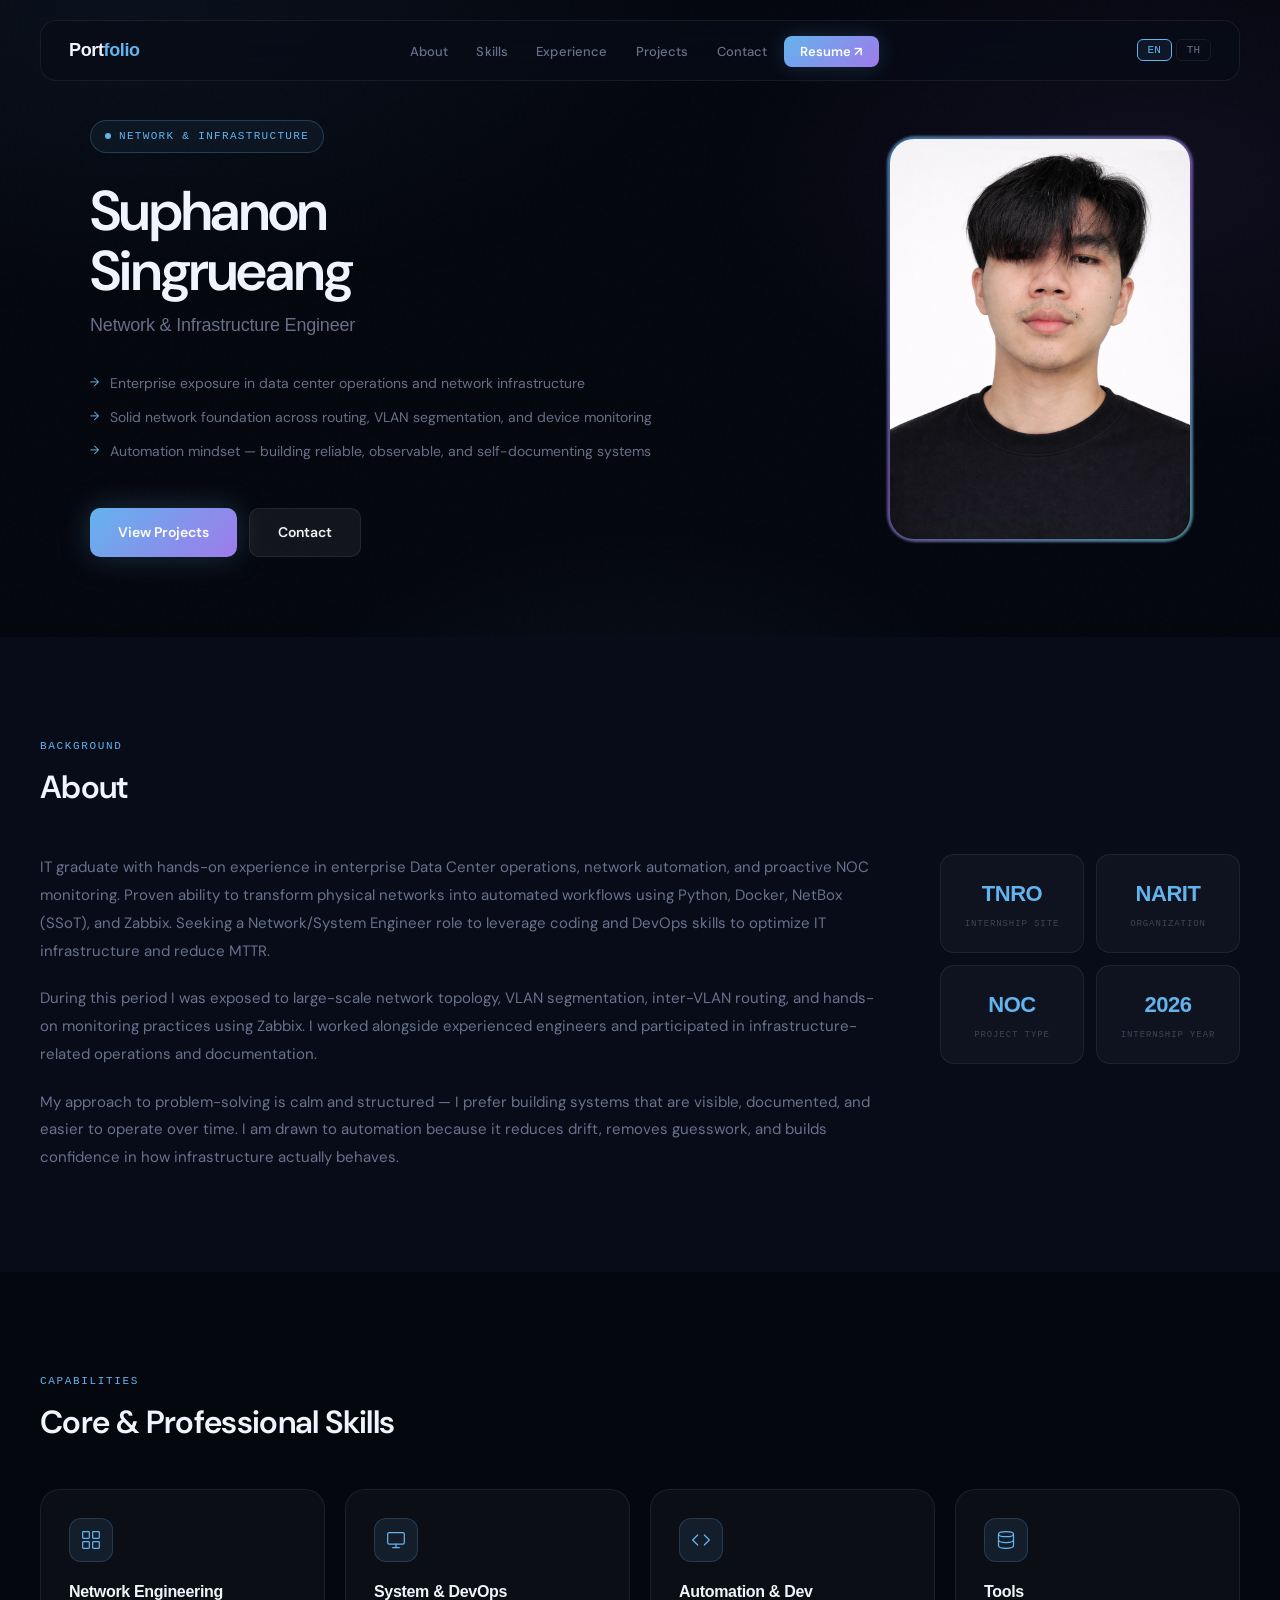
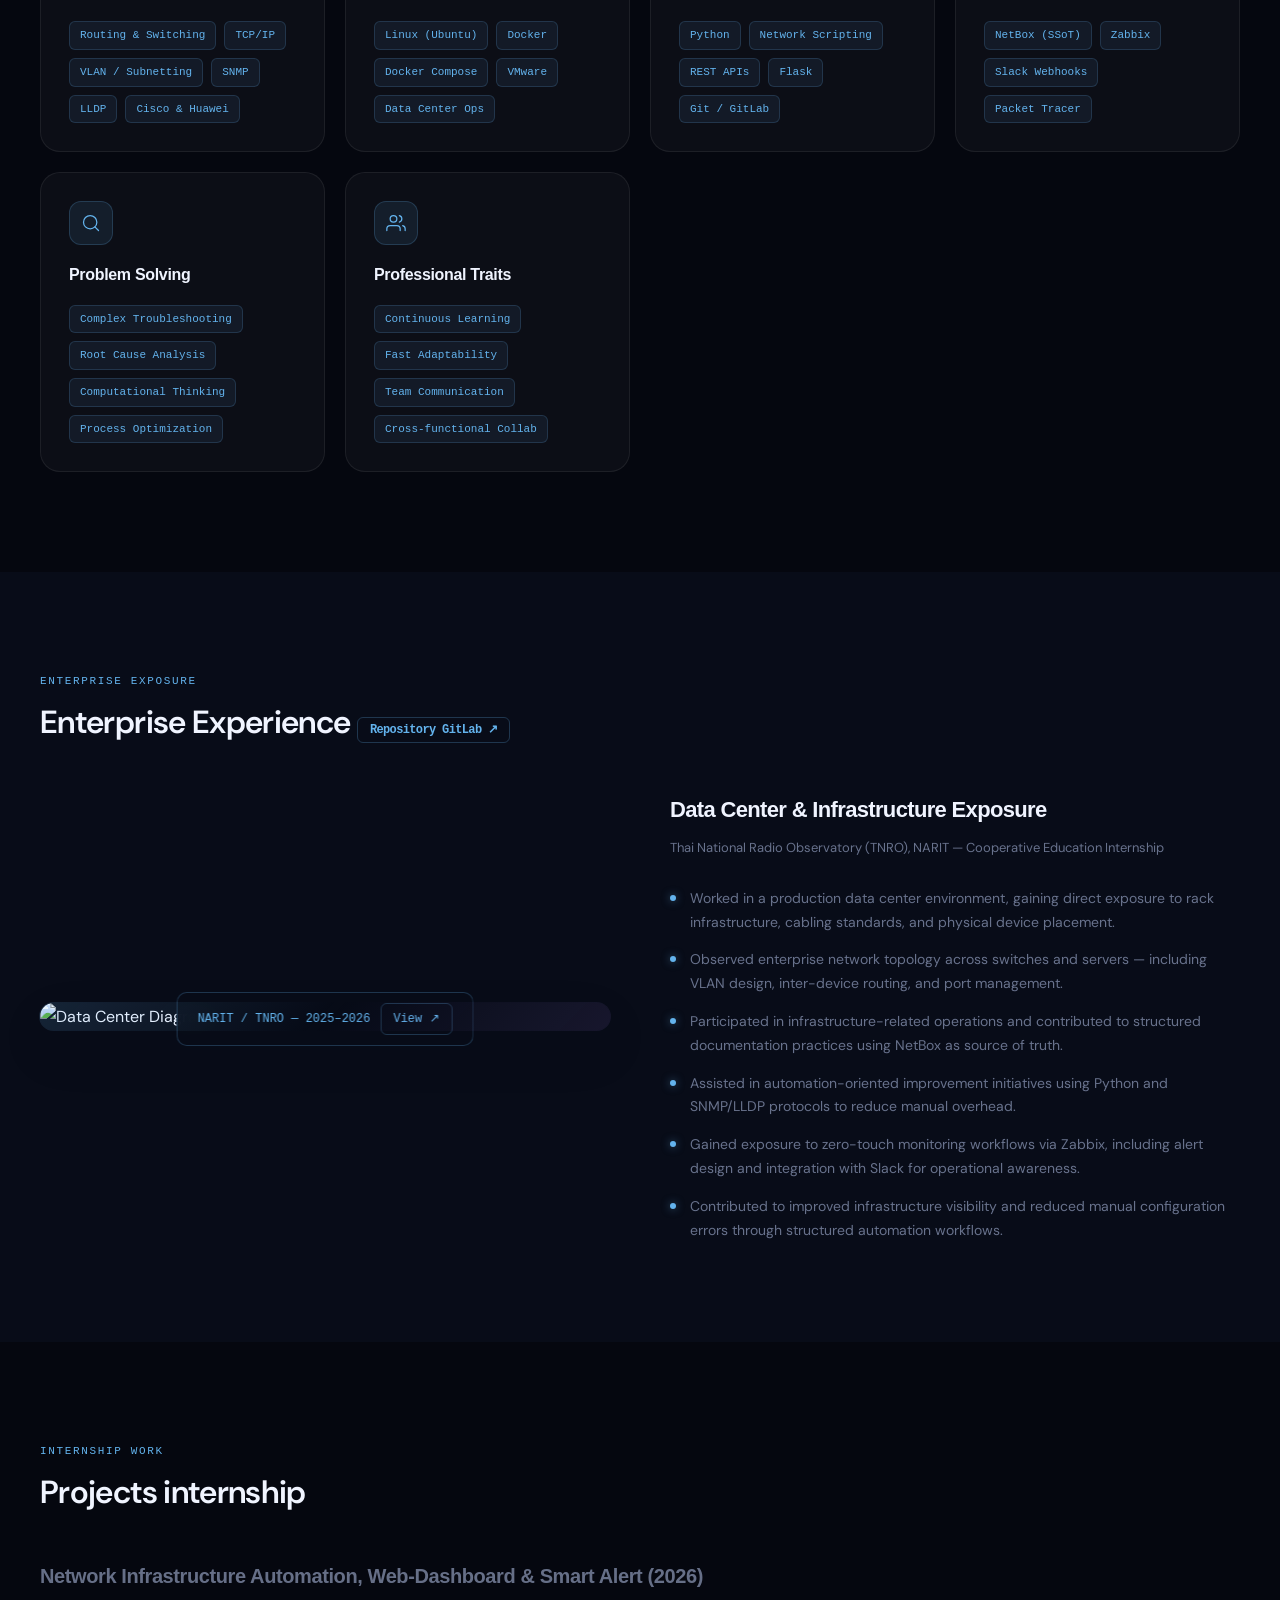
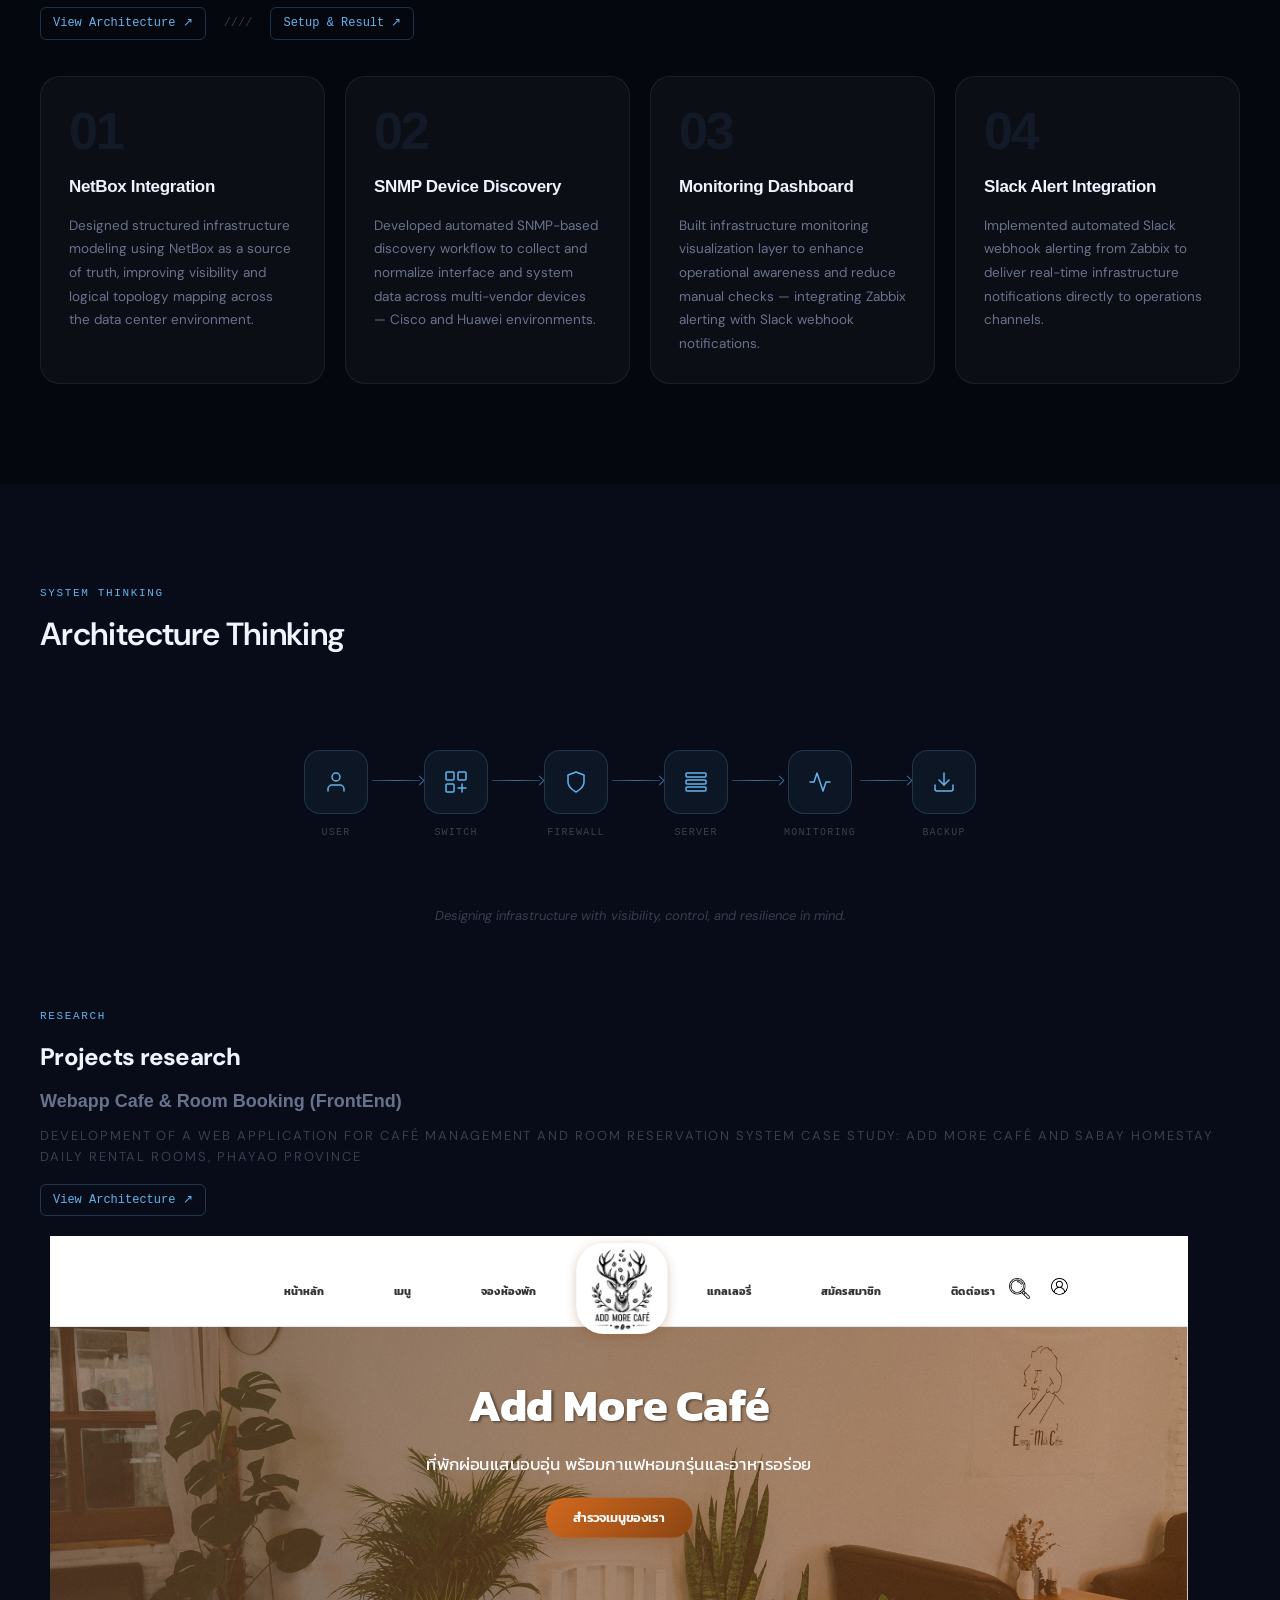
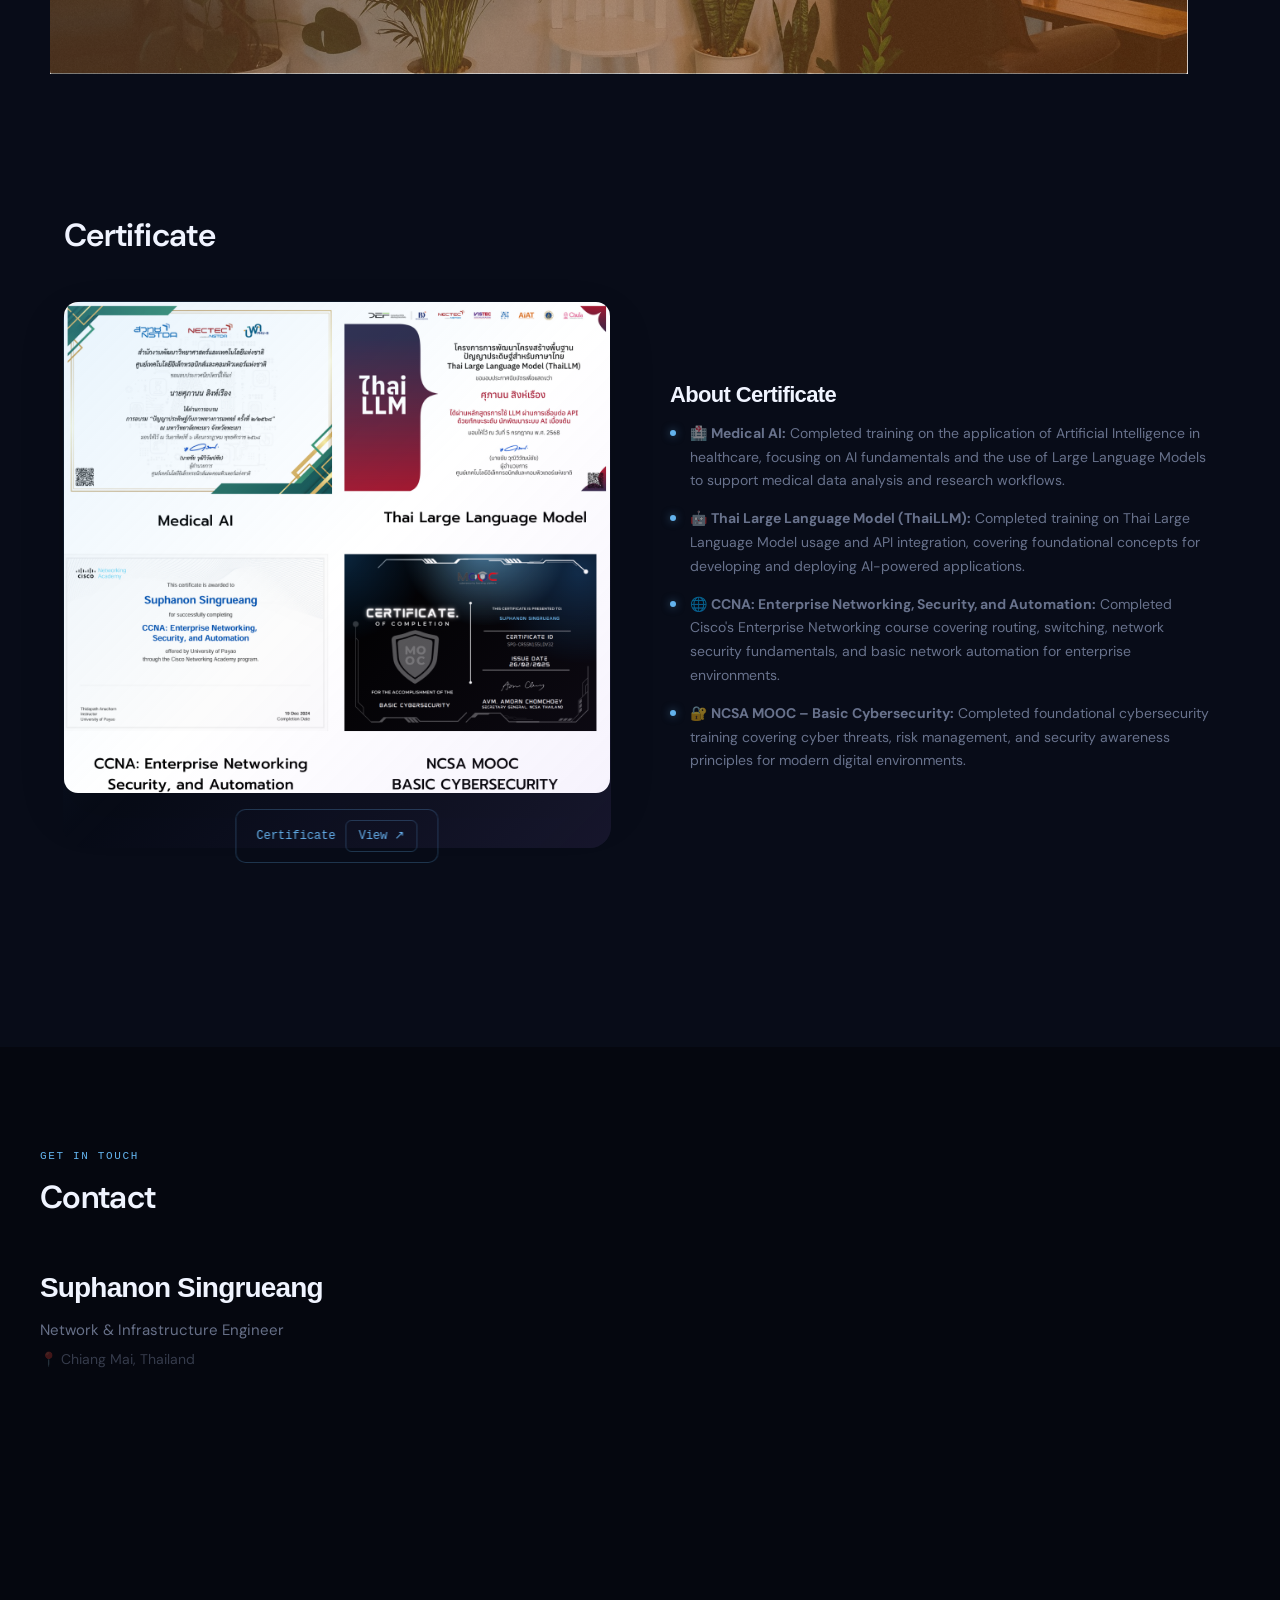
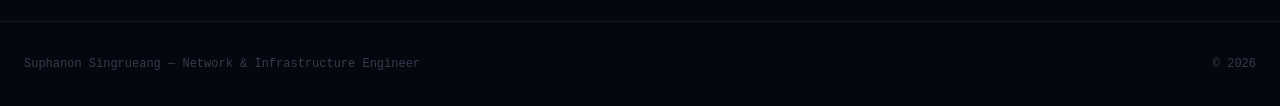
==== index.html @ f4019bad "First commit resume" ====
<!DOCTYPE html>
<html lang="en">
<head>
  <meta charset="UTF-8" />
  <meta name="viewport" content="width=device-width, initial-scale=1.0" />
  <title>Suphanon Singrueang — Network & Infrastructure Engineer</title>
  <link rel="preconnect" href="https://fonts.googleapis.com" />
  <link rel="preconnect" href="https://fonts.gstatic.com" crossorigin />
  <link href='https://fonts.googleapis.com/css2?family=DM+Sans:ital,opsz,wght@0,9..40,300;0,9..40,400;0,9..40,500;0,9..40,600;1,9..40,300&family=DM+Mono:wght@400;500&display=swap' rel="stylesheet" />
  <style>
    *, *::before, *::after { box-sizing: border-box; margin: 0; padding: 0; }

    :root {
      --bg: #05070f;
      --bg2: #080c18;
      --surface: rgba(255,255,255,0.03);
      --surface2: rgba(255,255,255,0.06);
      --border: rgba(255,255,255,0.07);
      --border-glow: rgba(99,179,237,0.25);
      --text: #f0f4ff;
      --text-muted: rgba(200,215,255,0.5);
      --text-dim: rgba(200,215,255,0.25);
      --accent: #63b3ed;
      --accent2: #9f7aea;
      --accent3: #76e4f7;
      --glow: rgba(99,179,237,0.15);
      --glow2: rgba(159,122,234,0.12);
      --font-display: 'Syne', sans-serif;
      --font-body: 'DM Sans', sans-serif;
      --font-mono: 'JetBrains Mono', monospace;
    }

    html { scroll-behavior: smooth; }

    body {
      background: var(--bg);
      color: var(--text);
      font-family: var(--font-body);
      font-size: 16px;
      line-height: 1.7;
      overflow-x: hidden;
    }

    /* BACKGROUND MESH */
    body::before {
      content: '';
      position: fixed;
      inset: 0;
      background:
        radial-gradient(ellipse 80% 60% at 10% 0%, rgba(99,179,237,0.06) 0%, transparent 60%),
        radial-gradient(ellipse 60% 50% at 90% 20%, rgba(159,122,234,0.07) 0%, transparent 60%),
        radial-gradient(ellipse 50% 40% at 50% 80%, rgba(118,228,247,0.04) 0%, transparent 60%);
      pointer-events: none;
      z-index: 0;
    }

    /* NOISE TEXTURE */
    body::after {
      content: '';
      position: fixed;
      inset: 0;
      background-image: url("data:image/svg+xml,%3Csvg viewBox='0 0 256 256' xmlns='http://www.w3.org/2000/svg'%3E%3Cfilter id='noise'%3E%3CfeTurbulence type='fractalNoise' baseFrequency='0.9' numOctaves='4' stitchTiles='stitch'/%3E%3C/filter%3E%3Crect width='100%25' height='100%25' filter='url(%23noise)' opacity='0.03'/%3E%3C/svg%3E");
      pointer-events: none;
      z-index: 0;
      opacity: 0.4;
    }

    section, nav, footer { position: relative; z-index: 1; }

    /* SCROLLBAR */
    ::-webkit-scrollbar { width: 4px; }
    ::-webkit-scrollbar-track { background: var(--bg); }
    ::-webkit-scrollbar-thumb { background: rgba(99,179,237,0.3); border-radius: 2px; }

    /* ── NAV ── */
    nav {
      position: fixed;
      top: 20px;
      left: 50%;
      transform: translateX(-50%);
      width: calc(100% - 48px);
      max-width: 1200px;
      margin:auto;
      display: flex;
      align-items: center;
      justify-content: space-between;
      padding: 14px 28px;
      background: rgba(8, 12, 24, 0.7);
      backdrop-filter: blur(20px);
      -webkit-backdrop-filter: blur(20px);
      border: 1px solid var(--border);
      border-radius: 16px;
      z-index: 1000;
      transition: all 0.3s ease;
    }

    nav.scrolled {
      background: rgba(5, 7, 15, 0.9);
      border-color: rgba(99,179,237,0.15);
      box-shadow: 0 8px 32px rgba(0,0,0,0.4), 0 0 0 1px rgba(99,179,237,0.05);
    }

    .nav-logo {
      font-family: var(--font-display);
      font-size: 18px;
      font-weight: 700;
      color: var(--text);
      text-decoration: none;
      letter-spacing: -0.02em;
    }

    .nav-logo span { color: var(--accent); }

    .nav-links {
      display: flex;
      align-items: center;
      gap: 4px;
      list-style: none;
    }

    .nav-links a {
      font-family: var(--font-body);
      font-size: 13px;
      font-weight: 500;
      color: var(--text-muted);
      text-decoration: none;
      padding: 6px 12px;
      border-radius: 8px;
      transition: all 0.2s ease;
      letter-spacing: 0.01em;
    }

    .nav-links a:hover { color: var(--text); background: var(--surface2); }

    .btn-download {
      background: linear-gradient(135deg, var(--accent), var(--accent2)) !important;
      color: #fff !important;
      padding: 7px 16px !important;
      border-radius: 8px !important;
      font-weight: 600 !important;
      box-shadow: 0 0 20px rgba(99,179,237,0.2);
    }

    .btn-download:hover {
      box-shadow: 0 0 30px rgba(99,179,237,0.4) !important;
      transform: translateY(-1px);
    }

    .lang-toggle { display: flex; gap: 4px; }

    .lang-btn {
      font-family: var(--font-mono);
      font-size: 11px;
      font-weight: 500;
      background: none;
      border: 1px solid var(--border);
      color: var(--text-muted);
      padding: 4px 10px;
      border-radius: 6px;
      cursor: pointer;
      transition: all 0.2s;
    }

    .lang-btn.active, .lang-btn:hover {
      border-color: var(--accent);
      color: var(--accent);
      background: rgba(99,179,237,0.08);
    }

    /* ── HERO ── */
    #hero {
      min-height: 10vh;
      min-width: auto;
      display: flex;
      align-items: center;
      padding: 120px 24px 80px;
    }

    .hero-inner {
      max-width: 1100px;
      margin: 0 auto;
      display: grid;
      grid-template-columns: 1fr auto;
      gap: 80px;
      align-items: center;
      width: 100%;
    }

    .hero-tag {
      display: inline-flex;
      align-items: center;
      gap: 8px;
      font-family: var(--font-mono);
      font-size: 11px;
      font-weight: 500;
      color: var(--accent);
      letter-spacing: 0.12em;
      text-transform: uppercase;
      padding: 6px 14px;
      border: 1px solid rgba(99,179,237,0.25);
      border-radius: 100px;
      background: rgba(99,179,237,0.06);
      margin-bottom: 28px;
      width: fit-content;
    }

    .hero-tag::before {
      content: '';
      width: 6px; height: 6px;
      background: var(--accent);
      border-radius: 50%;
      animation: pulse-dot 2s ease-in-out infinite;
    }

    @keyframes pulse-dot {
      0%, 100% { opacity: 1; transform: scale(1); }
      50% { opacity: 0.5; transform: scale(0.8); }
    }

    .hero-name {
    font-size: clamp(38px, 5vw, 56px);
    font-weight: 600;
    letter-spacing: -0.03em;
    line-height: 1.08;
    color: var(--text);
    margin-bottom: 8px;
    }

    .hero-title {
      font-family: var(--font-display);
      font-size: 18px;
      font-weight: 500;
      color: var(--text-muted);
      margin-bottom: 32px;
      letter-spacing: -0.01em;
    }

    .hero-taglines {
      list-style: none;
      display: flex;
      flex-direction: column;
      gap: 10px;
      margin-bottom: 44px;
    }

    .hero-taglines li {
      font-size: 14px;
      color: var(--text-muted);
      padding-left: 20px;
      position: relative;
    }

    .hero-taglines li::before {
      content: '→';
      position: absolute;
      left: 0;
      color: var(--accent);
      font-size: 12px;
    }

    .hero-actions { display: flex; gap: 12px; flex-wrap: wrap; }

    .btn {
      font-family: var(--font-body);
      font-size: 14px;
      font-weight: 600;
      padding: 12px 28px;
      border-radius: 10px;
      text-decoration: none;
      transition: all 0.25s ease;
      display: inline-flex;
      align-items: center;
      gap: 8px;
    }

    .btn-primary {
      background: linear-gradient(135deg, var(--accent) 0%, var(--accent2) 100%);
      color: #fff;
      box-shadow: 0 0 30px rgba(99,179,237,0.25), 0 4px 15px rgba(0,0,0,0.3);
    }

    .btn-primary:hover {
      transform: translateY(-2px);
      box-shadow: 0 0 50px rgba(99,179,237,0.4), 0 8px 25px rgba(0,0,0,0.4);
    }

    .btn-secondary {
      background: var(--surface2);
      color: var(--text);
      border: 1px solid var(--border);
    }

    .btn-secondary:hover {
      background: rgba(255,255,255,0.08);
      border-color: rgba(99,179,237,0.3);
      transform: translateY(-2px);
    }

    .hero-photo-wrap {
      position: relative;
      flex-shrink: 0;
    }

    .hero-photo-wrap::before {
      content: '';
      position: absolute;
      inset: -3px;
      background: linear-gradient(135deg, var(--accent), var(--accent2), var(--accent3));
      border-radius: 28px;
      opacity: 0.6;
      filter: blur(1px);
      z-index: 0;
    }

    .hero-photo-wrap::after {
      content: '';
      position: absolute;
      inset: -20px;
      background: radial-gradient(ellipse, rgba(99,179,237,0.15) 0%, transparent 70%);
      z-index: -1;
    }

    .hero-photo {
      width: 300px;
      height: 400px;
      object-fit: cover;
      border-radius: 24px;
      position: relative;
      z-index: 1;
      display: block;
    }

    /* ── CONTAINER ── */
    .container {
      max-width: 1200px;
      margin: 0 auto;
      padding: 0 24px;
    }

    /* ── SECTIONS ── */
    section {
      padding: 100px 24px;
    }

    section .container {
      padding: 0;
    }

    .section-label {
      font-family: var(--font-mono);
      font-size: 11px;
      font-weight: 500;
      color: var(--accent);
      letter-spacing: 0.15em;
      text-transform: uppercase;
      margin-bottom: 12px;
    }

.section-title {
    font-size: 32px;
    font-weight: 600;
    color: var(--text);
    line-height: 1.2;
    margin-bottom: 48px;
    letter-spacing: -0.02em;
}

* {
    margin: 0;
    padding: 0;
    box-sizing: border-box;
}

    /* ── DIVIDER ── */
    .section-divider {
      width: 100%;
      height: 1px;
      background: linear-gradient(90deg, transparent, var(--border), transparent);
      margin: 0;
    }

    /* ── ABOUT ── */
    #about { background: var(--bg2); }

    .about-grid {
      display: grid;
      grid-template-columns: 1fr 300px;
      gap: 64px;
      align-items: start;
    }

    .about-text p {
      font-size: 15px;
      color: var(--text-muted);
      line-height: 1.85;
      margin-bottom: 20px;
    }

    .about-text p:last-child { margin-bottom: 0; }

    .about-stats {
      display: grid;
      grid-template-columns: 1fr 1fr;
      gap: 12px;
    }

    .stat-card {
      background: var(--surface);
      border: 1px solid var(--border);
      border-radius: 14px;
      padding: 20px 16px;
      text-align: center;
      transition: all 0.3s ease;
    }

    .stat-card:hover {
      border-color: rgba(99,179,237,0.3);
      background: rgba(99,179,237,0.05);
      transform: translateY(-3px);
      box-shadow: 0 10px 30px rgba(0,0,0,0.2);
    }

    .stat-number {
      font-family: var(--font-display);
      font-size: 22px;
      font-weight: 800;
      color: var(--accent);
      letter-spacing: -0.02em;
      margin-bottom: 4px;
    }

    .stat-label {
      font-family: var(--font-mono);
      font-size: 9px;
      font-weight: 500;
      color: var(--text-dim);
      letter-spacing: 0.1em;
      text-transform: uppercase;
    }

    /* ── SKILLS ── */
    #skills { background: var(--bg); }

    .skills-grid {
      display: grid;
      grid-template-columns: repeat(auto-fit, minmax(240px, 1fr));
      gap: 20px;
    }

    .skill-card {
      background: var(--surface);
      border: 1px solid var(--border);
      border-radius: 20px;
      padding: 28px;
      transition: all 0.35s ease;
      position: relative;
      overflow: hidden;
    }

    .skill-card::before {
      content: '';
      position: absolute;
      top: 0; left: 0; right: 0;
      height: 1px;
      background: linear-gradient(90deg, transparent, var(--accent), transparent);
      opacity: 0;
      transition: opacity 0.3s ease;
    }

    .skill-card:hover {
      border-color: rgba(99,179,237,0.25);
      background: rgba(99,179,237,0.04);
      transform: translateY(-5px);
      box-shadow: 0 20px 50px rgba(0,0,0,0.3), 0 0 0 1px rgba(99,179,237,0.1);
    }

    .skill-card:hover::before { opacity: 1; }

    .skill-card-icon {
      width: 44px; height: 44px;
      background: rgba(99,179,237,0.1);
      border: 1px solid rgba(99,179,237,0.2);
      border-radius: 12px;
      display: flex;
      align-items: center;
      justify-content: center;
      margin-bottom: 16px;
    }

    .skill-card-icon svg {
      width: 20px; height: 20px;
      stroke: var(--accent);
      fill: none;
      stroke-width: 1.5;
      stroke-linecap: round;
      stroke-linejoin: round;
    }

    .skill-card-title {
      font-family: var(--font-display);
      font-size: 16px;
      font-weight: 700;
      color: var(--text);
      margin-bottom: 16px;
      letter-spacing: -0.02em;
    }

    .skill-tags {
      display: flex;
      flex-wrap: wrap;
      gap: 8px;
    }

    .skill-tag {
      font-family: var(--font-mono);
      font-size: 11px;
      font-weight: 500;
      color: var(--accent);
      background: rgba(99,179,237,0.08);
      border: 1px solid rgba(99,179,237,0.18);
      padding: 4px 10px;
      border-radius: 6px;
      transition: all 0.2s ease;
      cursor: default;
    }

    .skill-tag:hover {
      background: rgba(99,179,237,0.18);
      border-color: rgba(99,179,237,0.4);
      box-shadow: 0 0 12px rgba(99,179,237,0.2);
      transform: translateY(-1px);
    }

    /* ── EXPERIENCE ── */
    #experience { background: var(--bg2); }

    .experience-inner {
      display: grid;
      grid-template-columns: 1fr 1fr;
      gap: 60px;
      align-items: center;
    }

    .exp-image-wrap {
      position: relative;
    }

    .exp-image {
        width: 100%;
        border-radius: 14px;
        box-shadow: 0 20px 50px rgba(0, 0, 0, 0.10);
        display: block;
        object-fit: contain;
        max-height: 700px;
    }
    * {
        margin: 0;
        padding: 0;
        box-sizing: border-box;
    }

    .exp-badge {
      position: absolute;
      bottom: -16px;
      left: 50%;
      transform: translateX(-50%);
      background: rgba(8, 12, 24, 0.95);
      border: 1px solid rgba(99,179,237,0.25);
      border-radius: 10px;
      padding: 10px 20px;
      font-family: var(--font-mono);
      font-size: 12px;
      color: var(--accent);
      white-space: nowrap;
      backdrop-filter: blur(10px);
      display: flex;
      align-items: center;
      gap: 10px;
    }

    .exp-content h3 {
      font-family: var(--font-display);
      font-size: 22px;
      font-weight: 700;
      color: var(--text);
      letter-spacing: -0.03em;
      margin-bottom: 8px;
    }

    .exp-content > p {
      font-size: 13px;
      color: var(--text-muted);
      margin-bottom: 28px;
    }

    .exp-points { list-style: none; display: flex; flex-direction: column; gap: 14px; }

    .exp-points li {
      display: flex;
      gap: 14px;
      align-items: flex-start;
    }

    .exp-dot {
      width: 6px; height: 6px;
      background: var(--accent);
      border-radius: 50%;
      flex-shrink: 0;
      margin-top: 8px;
      box-shadow: 0 0 8px rgba(99,179,237,0.5);
    }

    .exp-points span {
      font-size: 14px;
      color: var(--text-muted);
      line-height: 1.7;
    }

    /* ── PROJECTS ── */
    #projects { background: var(--bg); }

    .project-header { margin-bottom: 16px; }

    .project-header h3 {
      font-family: var(--font-display);
      font-size: 20px;
      font-weight: 600;
      color: var(--text-muted);
      margin-bottom: 14px;
      letter-spacing: -0.02em;
    }

    .project-link {
      font-family: var(--font-mono);
      font-size: 12px;
      color: var(--accent);
      text-decoration: none;
      border: 1px solid rgba(99,179,237,0.25);
      padding: 5px 12px;
      border-radius: 6px;
      transition: all 0.2s;
      display: inline-flex;
      align-items: center;
      gap: 6px;
    }

    .project-link:hover {
      background: rgba(99,179,237,0.1);
      border-color: var(--accent);
      box-shadow: 0 0 15px rgba(99,179,237,0.2);
    }

    .project-divider-text {
      font-family: var(--font-mono);
      font-size: 12px;
      color: var(--text-dim);
      padding: 0 8px;
    }

    .projects-grid {
      display: grid;
      grid-template-columns: repeat(auto-fit, minmax(240px, 1fr));
      gap: 20px;
      margin-top: 36px;
    }

    .project-card {
      background: var(--surface);
      border: 1px solid var(--border);
      border-radius: 20px;
      padding: 28px;
      transition: all 0.35s ease;
      position: relative;
      overflow: hidden;
      cursor: default;
    }

    .project-card::after {
      content: '';
      position: absolute;
      bottom: 0; left: 0; right: 0; top: 0;
      background: linear-gradient(135deg, rgba(99,179,237,0.03), rgba(159,122,234,0.03));
      opacity: 0;
      transition: opacity 0.3s ease;
    }

    .project-card:hover {
      border-color: rgba(99,179,237,0.3);
      transform: translateY(-6px) rotateX(1deg);
      box-shadow: 0 24px 60px rgba(0,0,0,0.35), 0 0 0 1px rgba(99,179,237,0.1), 0 0 40px rgba(99,179,237,0.05);
    }

    .project-card:hover::after { opacity: 1; }

    .project-num {
      font-family: var(--font-display);
      font-size: 52px;
      font-weight: 800;
      color: rgba(99,179,237,0.08);
      line-height: 1;
      margin-bottom: 16px;
      letter-spacing: -0.04em;
    }

    .project-title {
      font-family: var(--font-display);
      font-size: 17px;
      font-weight: 700;
      color: var(--text);
      margin-bottom: 12px;
      letter-spacing: -0.02em;
    }

    .project-desc {
      font-size: 13.5px;
      color: var(--text-muted);
      line-height: 1.75;
    }

    /* ── ARCHITECTURE ── */
    #architecture { background: var(--bg2); }

    .arch-diagram {
      display: flex;
      align-items: center;
      justify-content: center;
      gap: 0;
      flex-wrap: wrap;
      padding: 48px 0;
      row-gap: 32px;
    }

    .arch-node {
      display: flex;
      flex-direction: column;
      align-items: center;
      gap: 10px;
    }

    .arch-node-icon {
      width: 64px; height: 64px;
      background: rgba(99,179,237,0.06);
      border: 1px solid rgba(99,179,237,0.2);
      border-radius: 16px;
      display: flex;
      align-items: center;
      justify-content: center;
      transition: all 0.3s ease;
      position: relative;
    }

    .arch-node-icon::after {
      content: '';
      position: absolute;
      inset: -4px;
      border-radius: 20px;
      background: linear-gradient(135deg, rgba(99,179,237,0.15), rgba(159,122,234,0.15));
      opacity: 0;
      transition: opacity 0.3s ease;
      z-index: -1;
    }

    .arch-node-icon:hover {
      background: rgba(99,179,237,0.12);
      border-color: rgba(99,179,237,0.4);
      box-shadow: 0 0 30px rgba(99,179,237,0.2), 0 0 0 1px rgba(99,179,237,0.1);
      transform: translateY(-3px);
    }

    .arch-node-icon:hover::after { opacity: 1; }

    .arch-node-icon svg {
      width: 24px; height: 24px;
      stroke: var(--accent);
      fill: none;
      stroke-width: 1.5;
      stroke-linecap: round;
      stroke-linejoin: round;
    }

    .arch-node-label {
      font-family: var(--font-mono);
      font-size: 10px;
      font-weight: 500;
      color: var(--text-dim);
      letter-spacing: 0.12em;
      text-transform: uppercase;
    }

    .arch-arrow {
      width: 48px;
      height: 1px;
      background: linear-gradient(90deg, rgba(99,179,237,0.3), rgba(99,179,237,0.6), rgba(99,179,237,0.3));
      position: relative;
      flex-shrink: 0;
      margin: 0 4px;
      margin-bottom: 30px;
    }

    .arch-arrow::after {
      content: '';
      position: absolute;
      right: -3px;
      top: -3px;
      width: 7px; height: 7px;
      border-right: 1px solid rgba(99,179,237,0.6);
      border-top: 1px solid rgba(99,179,237,0.6);
      transform: rotate(45deg);
    }

    .arch-caption {
      text-align: center;
      font-size: 13px;
      color: var(--text-dim);
      font-style: italic;
      margin-top: 16px;
    }

    /* ── RESEARCH PROJECT ── */
    .research-section { margin-top: 80px; }

    .research-section h2 {
      
      font-size: clamp(32px, 3.5vw, 32x);
      font-weight: 800;
      letter-spacing: -0.03em;
      color: var(--text);
      margin-bottom: 8px;
    }

    .research-section h3 {
      font-family: var(--font-display);
      font-size: 18px;
      font-weight: 600;
      color: var(--text-muted);
      margin-bottom: 8px;
    }

    .research-section h5 {
      font-family: var(--font-body);
      font-size: 13px;
      color: var(--text-dim);
      font-weight: 400;
      margin-bottom: 16px;
      line-height: 1.65;
    }

.iframe-wrapper {
    top: 20px;
    left: 55%;
    transform: translateX(-50%);
  width: 1300px;
  height: 500px;
  margin: 0% auto;
  overflow: hidden;
  position: relative;
}

.scaled-iframe {
  width: 125%;
  height: 125%;
  border: none;

  transform: scale(0.7);
  transform-origin: top left;
}
    /* ── CERTIFICATES ── */
    .cert-section { margin-top: 80px; }

    .cert-section h2 {
      font-family: var(--font-display);
      font-size: clamp(32px, 3.5vw, 32px);
      font-weight: 800;
      letter-spacing: -0.03em;
      color: var(--text);
      margin-bottom: 40px;
    }

    .cert-list { list-style: none; display: flex; flex-direction: column; gap: 16px; }

    .cert-list li {
      display: flex;
      gap: 16px;
      align-items: flex-start;
      background: var(--surface);
      border: 1px solid var(--border);
      border-radius: 14px;
      padding: 20px 24px;
      transition: all 0.3s ease;
    }

    .cert-list li:hover {
      border-color: rgba(99,179,237,0.25);
      background: rgba(99,179,237,0.04);
      transform: translateX(4px);
    }

    .cert-dot {
      width: 6px; height: 6px;
      background: var(--accent);
      border-radius: 50%;
      flex-shrink: 0;
      margin-top: 8px;
      box-shadow: 0 0 8px rgba(99,179,237,0.5);
    }

    .cert-list span {
      font-size: 14px;
      color: var(--text-muted);
      line-height: 1.7;
    }

    /* ── CONTACT ── */
    #contact { background: var(--bg); }

    .contact-intro {
      margin-bottom: 48px;
    }

    .contact-intro h3 {
      font-family: var(--font-display);
      font-size: 28px;
      font-weight: 800;
      color: var(--text);
      letter-spacing: -0.03em;
      margin-bottom: 6px;
    }

    .contact-intro p {
      font-size: 15px;
      color: var(--text-muted);
    }

    .contact-intro h4 {
      font-size: 14px;
      color: var(--text-dim);
      font-weight: 400;
      margin-top: 4px;
    }

    .contact-grid {
      display: grid;
      grid-template-columns: repeat(auto-fit, minmax(220px, 1fr));
      gap: 16px;
    }

    .contact-item {
      background: var(--surface);
      border: 1px solid var(--border);
      border-radius: 16px;
      padding: 24px;
      transition: all 0.3s ease;
    }

    .contact-item:hover {
      border-color: rgba(99,179,237,0.3);
      background: rgba(99,179,237,0.05);
      transform: translateY(-4px);
      box-shadow: 0 16px 40px rgba(0,0,0,0.25);
    }

    .contact-item-label {
      font-family: var(--font-mono);
      font-size: 10px;
      font-weight: 500;
      color: var(--text-dim);
      letter-spacing: 0.12em;
      text-transform: uppercase;
      margin-bottom: 8px;
    }

    .contact-item-value {
      font-family: var(--font-display);
      font-size: 16px;
      font-weight: 600;
      color: var(--text);
      text-decoration: none;
      letter-spacing: -0.01em;
      transition: color 0.2s;
    }

    .contact-item-value:hover { color: var(--accent); }

    /* ── FOOTER ── */
    footer {
      padding: 32px 24px;
      border-top: 1px solid var(--border);
      display: flex;
      align-items: center;
      justify-content: space-between;
      max-width: 1300px;
      margin: 0 auto;
    }

    .footer-text {
      font-family: var(--font-mono);
      font-size: 12px;
      color: var(--text-dim);
    }

    /* ── MODAL ── */
    .arch-modal {
      display: none;
      position: fixed;
      inset: 0;
      z-index: 9999;
      background: rgba(5, 7, 15, 0.92);
      backdrop-filter: blur(12px);
      align-items: center;
      justify-content: center;
      padding: 24px;
    }

    .arch-modal.open { display: flex; }

    .arch-modal-inner {
      max-width: 900px;
      width: 100%;
      background: var(--bg2);
      border: 1px solid var(--border);
      border-radius: 20px;
      overflow: hidden;
      position: relative;
      .arch-modal-inner{
  overflow:hidden;
}

#archModalImg{
  transform-origin: top left;
  transition: transform 0.05s linear;
  cursor: zoom-in;
}
    }

    .arch-modal-close {
      position: absolute;
      top: 16px; right: 16px;
      background: var(--surface2);
      border: 1px solid var(--border);
      color: var(--text-muted);
      width: 36px; height: 36px;
      border-radius: 8px;
      font-size: 18px;
      cursor: pointer;
      display: flex;
      align-items: center;
      justify-content: center;
      transition: all 0.2s;
      z-index: 1;
    }

    .arch-modal-close:hover { color: var(--text); background: var(--surface2); }

    .arch-modal img {
      width: 100%;
      display: block;
      max-height: 100vh;
      object-fit: contain;
    }

    /* ── SCROLL ANIMATIONS ── */
    .fade-up {
      opacity: 0;
      transform: translateY(30px);
      transition: opacity 0.7s ease, transform 0.7s ease;
    }

    .fade-up.visible {
      opacity: 1;
      transform: translateY(0);
    }

    .delay-1 { transition-delay: 0.1s; }
    .delay-2 { transition-delay: 0.2s; }
    .delay-3 { transition-delay: 0.3s; }
    .delay-4 { transition-delay: 0.4s; }
    .delay-5 { transition-delay: 0.5s; }

    /* ── RESPONSIVE ── */
    @media (max-width: 900px) {
      .hero-inner { grid-template-columns: 1fr; gap: 48px; }
      .hero-photo-wrap { order: -1; display: flex; justify-content: center; }
      .hero-photo { width: 200px; height: 240px; }
      .about-grid { grid-template-columns: 1fr; gap: 40px; }
      .experience-inner { grid-template-columns: 1fr; }
      .arch-diagram { gap: 16px; }
      .arch-arrow { width: 30px; }
    }

    @media (max-width: 700px) {
      nav { width: calc(100% - 24px); padding: 12px 16px; top: 12px; }
      .nav-links { display: none; }
      .hero-name { font-size: 44px; }
      section { padding: 70px 16px; }
      footer { flex-direction: column; gap: 8px; text-align: center; }
      .arch-diagram { flex-wrap: wrap; justify-content: center; }
      .arch-arrow { display: none; }
    }

    /* ── GLOW BORDERS ON SECTION ENTRIES ── */
    #experience .exp-image-wrap::after {
      content: '';
      position: absolute;
      inset: -1px;
      border-radius: 21px;
      background: linear-gradient(135deg, rgba(99,179,237,0.15), transparent, rgba(159,122,234,0.1));
      pointer-events: none;
    }

    /* Tilt effect var */
    .project-card { transform-style: preserve-3d; }
  </style>
</head>
<body>

<!-- NAV -->
<nav id="main-nav">
  <a href="#hero" class="nav-logo">Port<span>folio</span></a>
  <ul class="nav-links">
    <li><a href="#about" data-en="About" data-th="เกี่ยวกับ">About</a></li>
    <li><a href="#skills" data-en="Core Skills" data-th="ทักษะหลัก">Skills</a></li>
    <li><a href="#experience" data-en="Enterprise Experience" data-th="ประสบการณ์องค์กร">Experience</a></li>
    <li><a href="#projects" data-en="Projects" data-th="โปรเจกต์">Projects</a></li>
    <li><a href="#contact" data-en="Contact" data-th="ติดต่อ">Contact</a></li>
    <li>
      <a href="https://drive.google.com/file/d/1S5f4rTLDejmv7xm4veTrOs7IkRmFG1hd/view?usp=sharing"
        class="btn-download"
        target="_blank"
        rel="noopener noreferrer"
        data-en="Resume" data-th="ประวัติ">Resume ↗</a>
    </li>
  </ul>
  <div class="lang-toggle">
    <button class="lang-btn active" onclick="setLang('en')">EN</button>
    <button class="lang-btn" onclick="setLang('th')">TH</button>
  </div>
</nav>

<!-- HERO -->
<section id="hero">
  <div class="hero-inner">
    <div class="hero-content">
      <div class="hero-tag fade-up">Network & Infrastructure</div>
      <h1 class="hero-name fade-up delay-1">Suphanon<br>Singrueang</h1>
      <p class="hero-title fade-up delay-2">Network & Infrastructure Engineer</p>
      <ul class="hero-taglines fade-up delay-3">
        <li>Enterprise exposure in data center operations and network infrastructure</li>
        <li>Solid network foundation across routing, VLAN segmentation, and device monitoring</li>
        <li>Automation mindset — building reliable, observable, and self-documenting systems</li>
      </ul>
      <div class="hero-actions fade-up delay-4">
        <a href="#projects" class="btn btn-primary">View Projects</a>
        <a href="#contact" class="btn btn-secondary">Contact</a>
      </div>
    </div>
    <div class="hero-photo-wrap fade-up delay-5">
      <img class="hero-photo" src="img/profile.png" alt="Suphanon Singrueang">
    </div>
  </div>
</section>

<!-- ABOUT -->
<section id="about">
  <div class="container">
    <p class="section-label fade-up" data-en="Background" data-th="ภูมิหลัง">Background</p>
    <h2 class="section-title fade-up" data-en="About" data-th="เกี่ยวกับ">About</h2>
    <div class="about-grid">
      <div class="about-text fade-up">
        <p>IT graduate with hands-on experience in enterprise Data Center operations, network automation, and proactive NOC monitoring. Proven ability to transform physical networks into automated workflows using Python, Docker, NetBox (SSoT), and Zabbix. Seeking a Network/System Engineer role to leverage coding and DevOps skills to optimize IT infrastructure and reduce MTTR.</p>
        <p>During this period I was exposed to large-scale network topology, VLAN segmentation, inter-VLAN routing, and hands-on monitoring practices using Zabbix. I worked alongside experienced engineers and participated in infrastructure-related operations and documentation.</p>
        <p>My approach to problem-solving is calm and structured — I prefer building systems that are visible, documented, and easier to operate over time. I am drawn to automation because it reduces drift, removes guesswork, and builds confidence in how infrastructure actually behaves.</p>
      </div>
      <div class="about-stats fade-up delay-2">
        <div class="stat-card">
          <div class="stat-number">TNRO</div>
          <div class="stat-label">INTERNSHIP SITE</div>
        </div>
        <div class="stat-card">
          <div class="stat-number">NARIT</div>
          <div class="stat-label">ORGANIZATION</div>
        </div>
        <div class="stat-card">
          <div class="stat-number">NOC</div>
          <div class="stat-label">PROJECT TYPE</div>
        </div>
        <div class="stat-card">
          <div class="stat-number">2026</div>
          <div class="stat-label">INTERNSHIP YEAR</div>
        </div>
      </div>
    </div>
  </div>
</section>

<section id="skills">
  <div class="container">
    <p class="section-label fade-up" data-en="Capabilities" data-th="ความสามารถ">Capabilities</p>
    <h2 class="section-title fade-up" data-en="Core & Professional Skills" data-th="ทักษะหลักและการทำงาน">Core & Professional Skills</h2>
    <div class="skills-grid">

      <div class="skill-card fade-up">
        <div class="skill-card-icon">
          <svg viewBox="0 0 24 24" fill="none" stroke="currentColor" stroke-width="2" stroke-linecap="round" stroke-linejoin="round"><rect x="2" y="2" width="8" height="8" rx="1"/><rect x="14" y="2" width="8" height="8" rx="1"/><rect x="2" y="14" width="8" height="8" rx="1"/><rect x="14" y="14" width="8" height="8" rx="1"/></svg>
        </div>
        <div class="skill-card-title">Network Engineering</div>
        <div class="skill-tags">
          <span class="skill-tag">Routing & Switching</span>
          <span class="skill-tag">TCP/IP</span>
          <span class="skill-tag">VLAN / Subnetting</span>
          <span class="skill-tag">SNMP</span>
          <span class="skill-tag">LLDP</span>
          <span class="skill-tag">Cisco & Huawei</span>
        </div>
      </div>

      <div class="skill-card fade-up delay-1">
        <div class="skill-card-icon">
          <svg viewBox="0 0 24 24" fill="none" stroke="currentColor" stroke-width="2" stroke-linecap="round" stroke-linejoin="round"><rect x="2" y="3" width="20" height="14" rx="2"/><path d="M8 21h8M12 17v4"/></svg>
        </div>
        <div class="skill-card-title">System & DevOps</div>
        <div class="skill-tags">
          <span class="skill-tag">Linux (Ubuntu)</span>
          <span class="skill-tag">Docker</span>
          <span class="skill-tag">Docker Compose</span>
          <span class="skill-tag">VMware</span>
          <span class="skill-tag">Data Center Ops</span>
        </div>
      </div>

      <div class="skill-card fade-up delay-2">
        <div class="skill-card-icon">
          <svg viewBox="0 0 24 24" fill="none" stroke="currentColor" stroke-width="2" stroke-linecap="round" stroke-linejoin="round"><polyline points="16 18 22 12 16 6"/><polyline points="8 6 2 12 8 18"/></svg>
        </div>
        <div class="skill-card-title">Automation & Dev</div>
        <div class="skill-tags">
          <span class="skill-tag">Python</span>
          <span class="skill-tag">Network Scripting</span>
          <span class="skill-tag">REST APIs</span>
          <span class="skill-tag">Flask</span>
          <span class="skill-tag">Git / GitLab</span>
        </div>
      </div>

      <div class="skill-card fade-up delay-3">
        <div class="skill-card-icon">
          <svg viewBox="0 0 24 24" fill="none" stroke="currentColor" stroke-width="2" stroke-linecap="round" stroke-linejoin="round"><ellipse cx="12" cy="5" rx="9" ry="3"/><path d="M21 12c0 1.66-4 3-9 3s-9-1.34-9-3"/><path d="M3 5v14c0 1.66 4 3 9 3s9-1.34 9-3V5"/></svg>
        </div>
        <div class="skill-card-title">Tools </div>
        <div class="skill-tags">
          <span class="skill-tag">NetBox (SSoT)</span>
          <span class="skill-tag">Zabbix</span>
          <span class="skill-tag">Slack Webhooks</span>
          <span class="skill-tag">Packet Tracer</span>
        </div>
      </div>

      <div class="skill-card fade-up delay-4">
        <div class="skill-card-icon">
          <svg viewBox="0 0 24 24" fill="none" stroke="currentColor" stroke-width="2" stroke-linecap="round" stroke-linejoin="round"><circle cx="11" cy="11" r="8"/><line x1="21" y1="21" x2="16.65" y2="16.65"/></svg>
        </div>
        <div class="skill-card-title">Problem Solving</div>
        <div class="skill-tags">
          <span class="skill-tag">Complex Troubleshooting</span>
          <span class="skill-tag">Root Cause Analysis</span>
          <span class="skill-tag">Computational Thinking</span>
          <span class="skill-tag">Process Optimization</span>
        </div>
      </div>

      <div class="skill-card fade-up delay-5">
        <div class="skill-card-icon">
          <svg viewBox="0 0 24 24" fill="none" stroke="currentColor" stroke-width="2" stroke-linecap="round" stroke-linejoin="round"><path d="M17 21v-2a4 4 0 0 0-4-4H5a4 4 0 0 0-4 4v2"/><circle cx="9" cy="7" r="4"/><path d="M23 21v-2a4 4 0 0 0-3-3.87"/><path d="M16 3.13a4 4 0 0 1 0 7.75"/></svg>
        </div>
        <div class="skill-card-title">Professional Traits</div>
        <div class="skill-tags">
          <span class="skill-tag">Continuous Learning</span>
          <span class="skill-tag">Fast Adaptability</span>
          <span class="skill-tag">Team Communication</span>
          <span class="skill-tag">Cross-functional Collab</span>
        </div>
      </div>

    </div>
  </div>
</section>
<!-- EXPERIENCE -->
<section id="experience">
  <div class="container">
    <p class="section-label fade-up" data-en="Enterprise Exposure" data-th="ประสบการณ์">Enterprise Exposure</p>
    <h2 class="section-title fade-up" data-en="Enterprise Experience" data-th="ประสบการณ์องค์กร">Enterprise Experience
        <a href="https://gitlab.com/narit-raoc/internship/2026/network_infra"
          class="project-link"
          target="_blank"
          rel="noopener noreferrer">
          Repository GitLab ↗
        </a>
    </h2>
   
    <div class="experience-inner">
      <div class="exp-image-wrap fade-up">
        <img class="exp-image" src="img/diagram.png" alt="Data Center Diagram">
        <div class="exp-badge">NARIT / TNRO — 2025–2026
          <a href="#"
            class="project-link"
            data-img="img/diagram.png"
            onclick="openArchitecture(event)">
            View ↗
          </a>
        </div>
      </div>
      <div class="exp-content fade-up delay-2">
        <h3>Data Center &amp; Infrastructure Exposure</h3>
        <p>Thai National Radio Observatory (TNRO), NARIT — Cooperative Education Internship</p>
        <ul class="exp-points">
          <li><div class="exp-dot"></div><span>Worked in a production data center environment, gaining direct exposure to rack infrastructure, cabling standards, and physical device placement.</span></li>
          <li><div class="exp-dot"></div><span>Observed enterprise network topology across switches and servers — including VLAN design, inter-device routing, and port management.</span></li>
          <li><div class="exp-dot"></div><span>Participated in infrastructure-related operations and contributed to structured documentation practices using NetBox as source of truth.</span></li>
          <li><div class="exp-dot"></div><span>Assisted in automation-oriented improvement initiatives using Python and SNMP/LLDP protocols to reduce manual overhead.</span></li>
          <li><div class="exp-dot"></div><span>Gained exposure to zero-touch monitoring workflows via Zabbix, including alert design and integration with Slack for operational awareness.</span></li>
          <li><div class="exp-dot"></div><span>Contributed to improved infrastructure visibility and reduced manual configuration errors through structured automation workflows.</span></li>
        </ul>
      </div>
    </div>
  </div>
</section>

<!-- PROJECTS -->
<section id="projects">
  <div class="container">
    <p class="section-label fade-up">Internship Work</p>
    <h2 class="section-title fade-up" data-en="Projects" data-th="โปรเจกต์">Projects internship</h2>
    <div class="project-header fade-up">
      <h3>Network Infrastructure Automation, Web-Dashboard & Smart Alert (2026)</h3>
      <div style="display:flex; gap:10px; align-items:center; flex-wrap:wrap;">
        <a href="#"
          class="project-link"
          data-img="img/netbox.png"
          onclick="openArchitecture(event)">
          View Architecture ↗
        </a>
        <span class="project-divider-text">////</span>
        <a href="https://www.youtube.com/watch?v=07_AKrGYLVc"
          class="project-link"
          target="_blank"
          rel="noopener noreferrer">
          Setup & Result ↗
        </a>
      </div>
    </div>
    <div class="projects-grid">
      <div class="project-card fade-up">
        <div class="project-num">01</div>
        <div class="project-title">NetBox Integration</div>
        <div class="project-desc">Designed structured infrastructure modeling using NetBox as a source of truth, improving visibility and logical topology mapping across the data center environment.</div>
      </div>
      <div class="project-card fade-up delay-1">
        <div class="project-num">02</div>
        <div class="project-title">SNMP Device Discovery</div>
        <div class="project-desc">Developed automated SNMP-based discovery workflow to collect and normalize interface and system data across multi-vendor devices — Cisco and Huawei environments.</div>
      </div>
      <div class="project-card fade-up delay-2">
        <div class="project-num">03</div>
        <div class="project-title">Monitoring Dashboard</div>
        <div class="project-desc">Built infrastructure monitoring visualization layer to enhance operational awareness and reduce manual checks — integrating Zabbix alerting with Slack webhook notifications.</div>
      </div>
      <div class="project-card fade-up delay-3">
        <div class="project-num">04</div>
        <div class="project-title">Slack Alert Integration</div>
        <div class="project-desc">Implemented automated Slack webhook alerting from Zabbix to deliver real-time infrastructure notifications directly to operations channels.</div>
      </div>
    </div>
  </div>
</section>

<!-- ARCHITECTURE -->
<section id="architecture">
  <div class="container">
    <p class="section-label fade-up" data-en="System Thinking" data-th="การคิดเชิงระบบ">System Thinking</p>
    <h2 class="section-title fade-up" data-en="Architecture Thinking" data-th="การออกแบบสถาปัตยกรรม">Architecture Thinking</h2>
    <div class="arch-diagram fade-up">
      <div class="arch-node">
        <div class="arch-node-icon">
          <svg viewBox="0 0 24 24"><path d="M20 21v-2a4 4 0 0 0-4-4H8a4 4 0 0 0-4 4v2"/><circle cx="12" cy="7" r="4"/></svg>
        </div>
        <div class="arch-node-label">USER</div>
      </div>
      <div class="arch-arrow"></div>
      <div class="arch-node">
        <div class="arch-node-icon">
          <svg viewBox="0 0 24 24"><rect x="2" y="2" width="8" height="8" rx="1"/><rect x="14" y="2" width="8" height="8" rx="1"/><rect x="2" y="14" width="8" height="8" rx="1"/><line x1="14" y1="18" x2="22" y2="18"/><line x1="18" y1="14" x2="18" y2="22"/></svg>
        </div>
        <div class="arch-node-label">SWITCH</div>
      </div>
      <div class="arch-arrow"></div>
      <div class="arch-node">
        <div class="arch-node-icon">
          <svg viewBox="0 0 24 24"><path d="M12 22s8-4 8-10V5l-8-3-8 3v7c0 6 8 10 8 10z"/></svg>
        </div>
        <div class="arch-node-label">FIREWALL</div>
      </div>
      <div class="arch-arrow"></div>
      <div class="arch-node">
        <div class="arch-node-icon">
          <svg viewBox="0 0 24 24"><rect x="2" y="3" width="20" height="4" rx="1"/><rect x="2" y="10" width="20" height="4" rx="1"/><rect x="2" y="17" width="20" height="4" rx="1"/></svg>
        </div>
        <div class="arch-node-label">SERVER</div>
      </div>
      <div class="arch-arrow"></div>
      <div class="arch-node">
        <div class="arch-node-icon">
          <svg viewBox="0 0 24 24"><polyline points="22 12 18 12 15 21 9 3 6 12 2 12"/></svg>
        </div>
        <div class="arch-node-label">MONITORING</div>
      </div>
      <div class="arch-arrow"></div>
      <div class="arch-node">
        <div class="arch-node-icon">
          <svg viewBox="0 0 24 24"><path d="M21 15v4a2 2 0 0 1-2 2H5a2 2 0 0 1-2-2v-4"/><polyline points="7 10 12 15 17 10"/><line x1="12" y1="15" x2="12" y2="3"/></svg>
        </div>
        <div class="arch-node-label">BACKUP</div>
      </div>
    </div>
    <p class="arch-caption fade-up">Designing infrastructure with visibility, control, and resilience in mind.</p>

    <!-- RESEARCH PROJECT -->
    <div class="research-section fade-up">
      <p class="section-label">Research</p>
      <h2 data-en="Projects" data-th="โปรเจกต์">Projects research</h2>
      <h3>Webapp Cafe &amp; Room Booking (FrontEnd)</h3>
      <h5 class="section-label" data-en="Projects">Development of a Web Application for Café Management and Room Reservation System Case Study: Add More Café and Sabay Homestay Daily Rental Rooms, Phayao Province</h5>
      <a href="#"
        class="project-link"
        data-img="img/netbox.png"
        onclick="openArchitecture(event)">
        View Architecture ↗
      </a>
      <div class="iframe-wrapper">
        <iframe
          src="CAFE-WEB-Template-main/index.html"
          title="Cafe Web"
          class="scaled-iframe">
        </iframe>
      </div>
    </div>
    <!-- CERTIFICATES -->
<section id="experience">
  <div class="container">
    <h2 class="section-title fade-up" data-en="Enterprise Experience" data-th="เกียรติบัตร">Certificate</h2>
    <div class="experience-inner">
      <div class="exp-image-wrap fade-up">
        <img class="exp-image" src="img/certificate.png" alt="Data Center Diagram">
        <br>
        <br>
        <div class="exp-badge">Certificate
          <a href="#"
            class="project-link"
            data-img="img/certificate.png"
            onclick="openArchitecture(event)">
            View ↗
          </a>

        </div>
      </div>
      <div class="exp-content fade-up delay-2">
        <h3>About Certificate</h3>
        <ul class="exp-points">
          <li><div class="exp-dot"></div><span>🏥 <strong>Medical AI:</strong> Completed training on the application of Artificial Intelligence in healthcare, focusing on AI fundamentals and the use of Large Language Models to support medical data analysis and research workflows.</span></li>
          <li><div class="exp-dot"></div><span>🤖 <strong>Thai Large Language Model (ThaiLLM):</strong> Completed training on Thai Large Language Model usage and API integration, covering foundational concepts for developing and deploying AI-powered applications.</span></li>
          <li><div class="exp-dot"></div><span>🌐 <strong>CCNA: Enterprise Networking, Security, and Automation:</strong> Completed Cisco's Enterprise Networking course covering routing, switching, network security fundamentals, and basic network automation for enterprise environments.</span></li>
          <li><div class="exp-dot"></div><span>🔐 <strong>NCSA MOOC – Basic Cybersecurity:</strong> Completed foundational cybersecurity training covering cyber threats, risk management, and security awareness principles for modern digital environments.</span></li>

        </ul>
      </div>
    </div>
  </div>
  </div>
</section>
    

<!-- CONTACT -->
<section id="contact">
  <div class="container">
    <p class="section-label fade-up" data-en="Get In Touch" data-th="ติดต่อ">Get In Touch</p>
    <h2 class="section-title fade-up" data-en="Contact" data-th="ติดต่อ">Contact</h2>
    <div class="contact-intro fade-up">
      <h3>Suphanon Singrueang</h3>
      <p>Network & Infrastructure Engineer</p>
      <h4>📍 Chiang Mai, Thailand</h4>
    </div>
    <div class="contact-grid">
      <div class="contact-item fade-up">
        <div class="contact-item-label">Phone</div>
        <a href="tel:0997491625" class="contact-item-value">099-749-1625</a>
      </div>
      <div class="contact-item fade-up delay-1">
        <div class="contact-item-label">Email</div>
        <a href="mailto:spnbenz1598@gmail.com" class="contact-item-value">spnbenz1598@gmail.com</a>
      </div>
      <div class="contact-item fade-up delay-2">
        <div class="contact-item-label">GitLab  &  GitHub</div>
        <a href="https://gitlab.com/spnbenz1598" target="_blank" class="contact-item-value">Spnbenz-GitLab ↗</a>
        <a href="https://github.com/spnbenz1598-eng" target="_blank" class="contact-item-value">Spnbenz-GitHub ↗</a>
      </div>
      
    </div>
  </div>
</section>

<footer>
  <span class="footer-text">Suphanon Singrueang — Network & Infrastructure Engineer</span>
  <span class="footer-text">© 2026</span>
</footer>

<!-- MODAL -->
<div class="arch-modal" id="archModal">
  <div class="arch-modal-inner">
    <button class="arch-modal-close" onclick="closeArchitecture()">✕</button>
    <img id="archModalImg" src="" alt="Architecture Diagram">
  </div>
</div>

<script>
  // NAV SCROLL
  const nav = document.getElementById('main-nav');
  window.addEventListener('scroll', () => {
    nav.classList.toggle('scrolled', window.scrollY > 60);
  });

  // LANG TOGGLE
  function setLang(lang) {
    document.querySelectorAll('[data-en]').forEach(el => {
      el.textContent = el.getAttribute('data-' + lang) || el.textContent;
    });
    document.querySelectorAll('.lang-btn').forEach(btn => {
      btn.classList.toggle('active', btn.textContent.toLowerCase() === lang);
    });
  }

  // MODAL
  function openArchitecture(e) {
    e.preventDefault();
    const img = e.currentTarget.getAttribute('data-img');
    if (img) {
      document.getElementById('archModalImg').src = img;
      document.getElementById('archModal').classList.add('open');
    }
  }

  function closeArchitecture() {
    document.getElementById('archModal').classList.remove('open');
  }

  document.getElementById('archModal').addEventListener('click', function(e) {
    if (e.target === this) closeArchitecture();
  });

  document.addEventListener('keydown', e => {
    if (e.key === 'Escape') closeArchitecture();
  });
let scale = 1;
const modalImg = document.getElementById("archModalImg");

modalImg.addEventListener("wheel", function(e){

  if(e.ctrlKey){

    e.preventDefault();

    const rect = modalImg.getBoundingClientRect();

    const x = ((e.clientX - rect.left) / rect.width) * 100;
    const y = ((e.clientY - rect.top) / rect.height) * 100;

    modalImg.style.transformOrigin = `${x}% ${y}%`;

    if(e.deltaY < 0){
      scale += 0.15;
    }else{
      scale -= 0.15;
    }

    scale = Math.min(Math.max(1, scale), 6);

    modalImg.style.transform = `scale(${scale})`;

  }

});
function closeArchitecture() {

  document.getElementById('archModal').classList.remove('open');

  scale = 1;
  modalImg.style.transform = "scale(1)";
  modalImg.style.transformOrigin = "center";

}
  // SCROLL REVEAL
  const fadeEls = document.querySelectorAll('.fade-up');
  const observer = new IntersectionObserver((entries) => {
    entries.forEach(entry => {
      if (entry.isIntersecting) {
        entry.target.classList.add('visible');
        observer.unobserve(entry.target);
      }
    });
  }, { threshold: 0.1, rootMargin: '0px 0px -50px 0px' });

  fadeEls.forEach(el => observer.observe(el));

  // Hero elements visible on load
  window.addEventListener('load', () => {
    document.querySelectorAll('#hero .fade-up').forEach(el => {
      setTimeout(() => el.classList.add('visible'), 100);
    });
  });

  // CARD TILT
  document.querySelectorAll('.project-card').forEach(card => {
    card.addEventListener('mousemove', e => {
      const rect = card.getBoundingClientRect();
      const x = e.clientX - rect.left;
      const y = e.clientY - rect.top;
      const cx = rect.width / 2;
      const cy = rect.height / 2;
      const rotX = ((y - cy) / cy) * -4;
      const rotY = ((x - cx) / cx) * 4;
      card.style.transform = `translateY(-6px) rotateX(${rotX}deg) rotateY(${rotY}deg)`;
    });
    card.addEventListener('mouseleave', () => {
      card.style.transform = '';
    });
  });
</script>
</body>
</html>
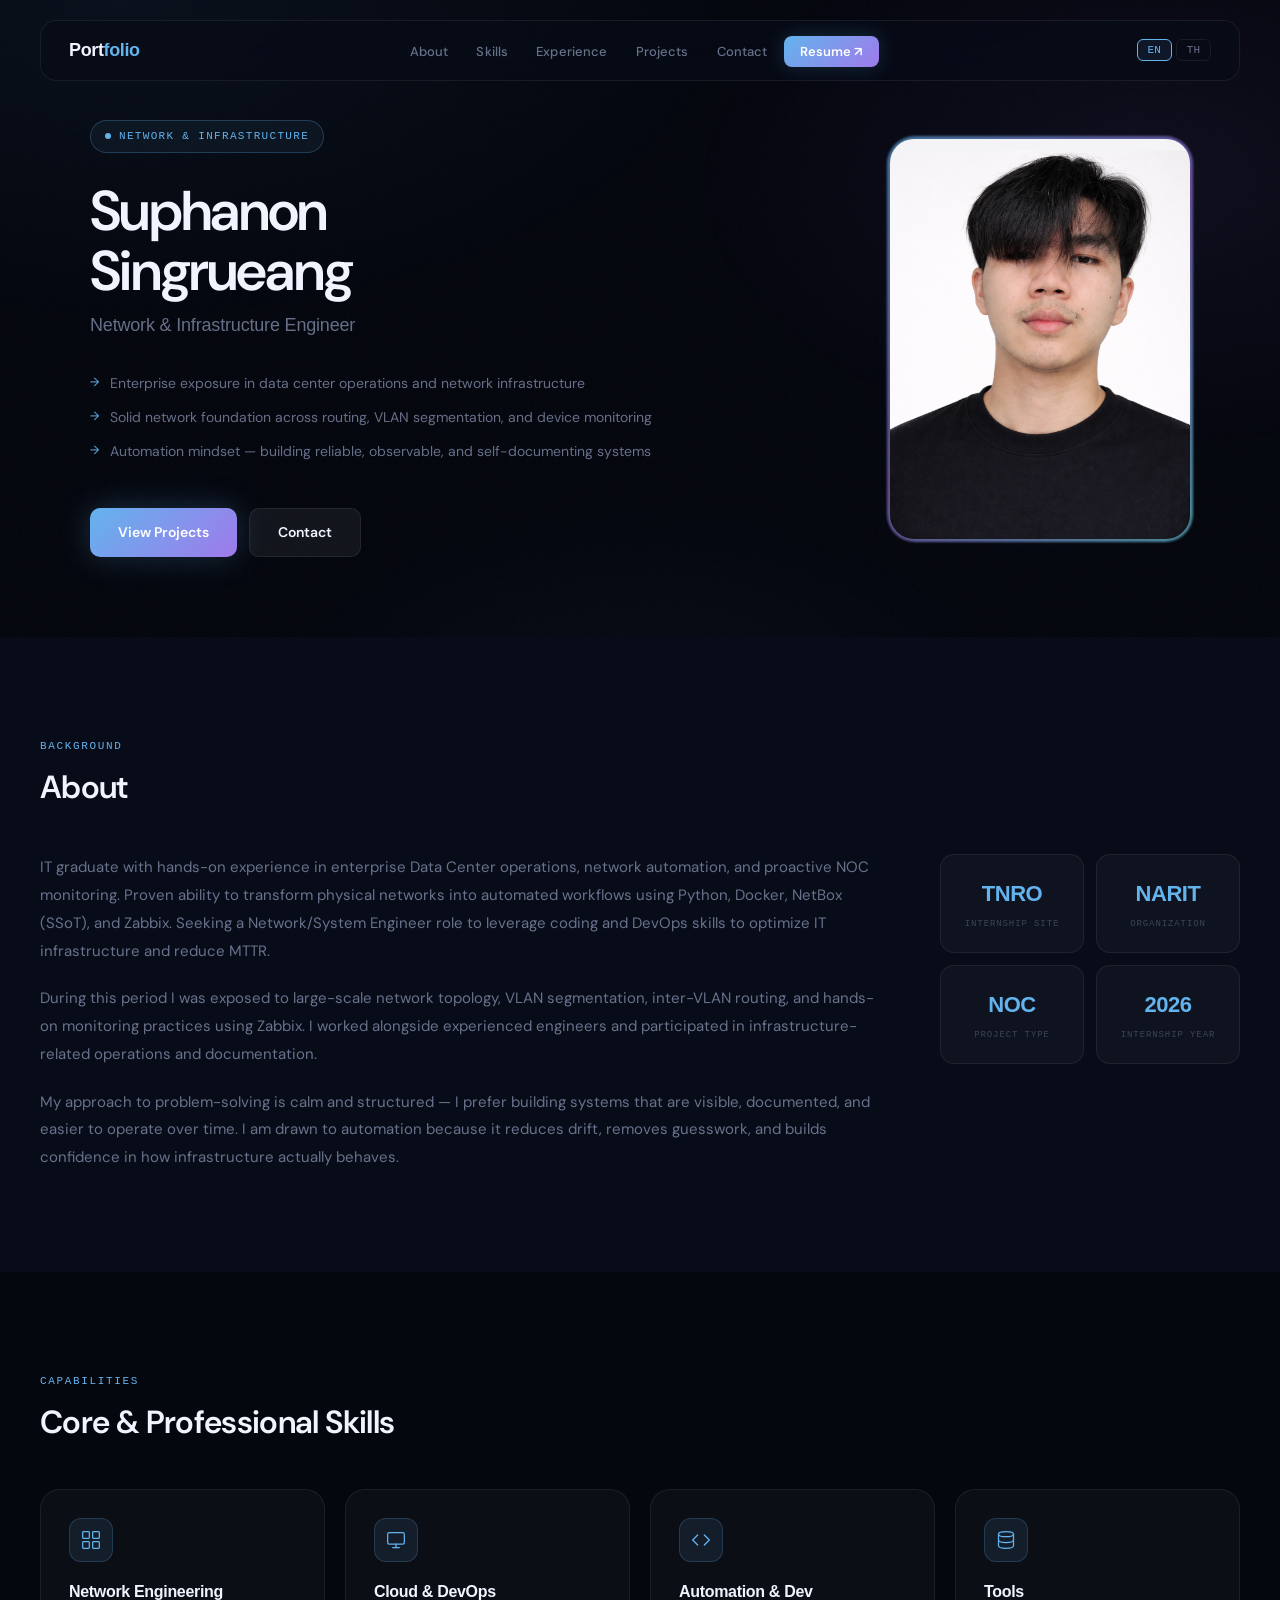
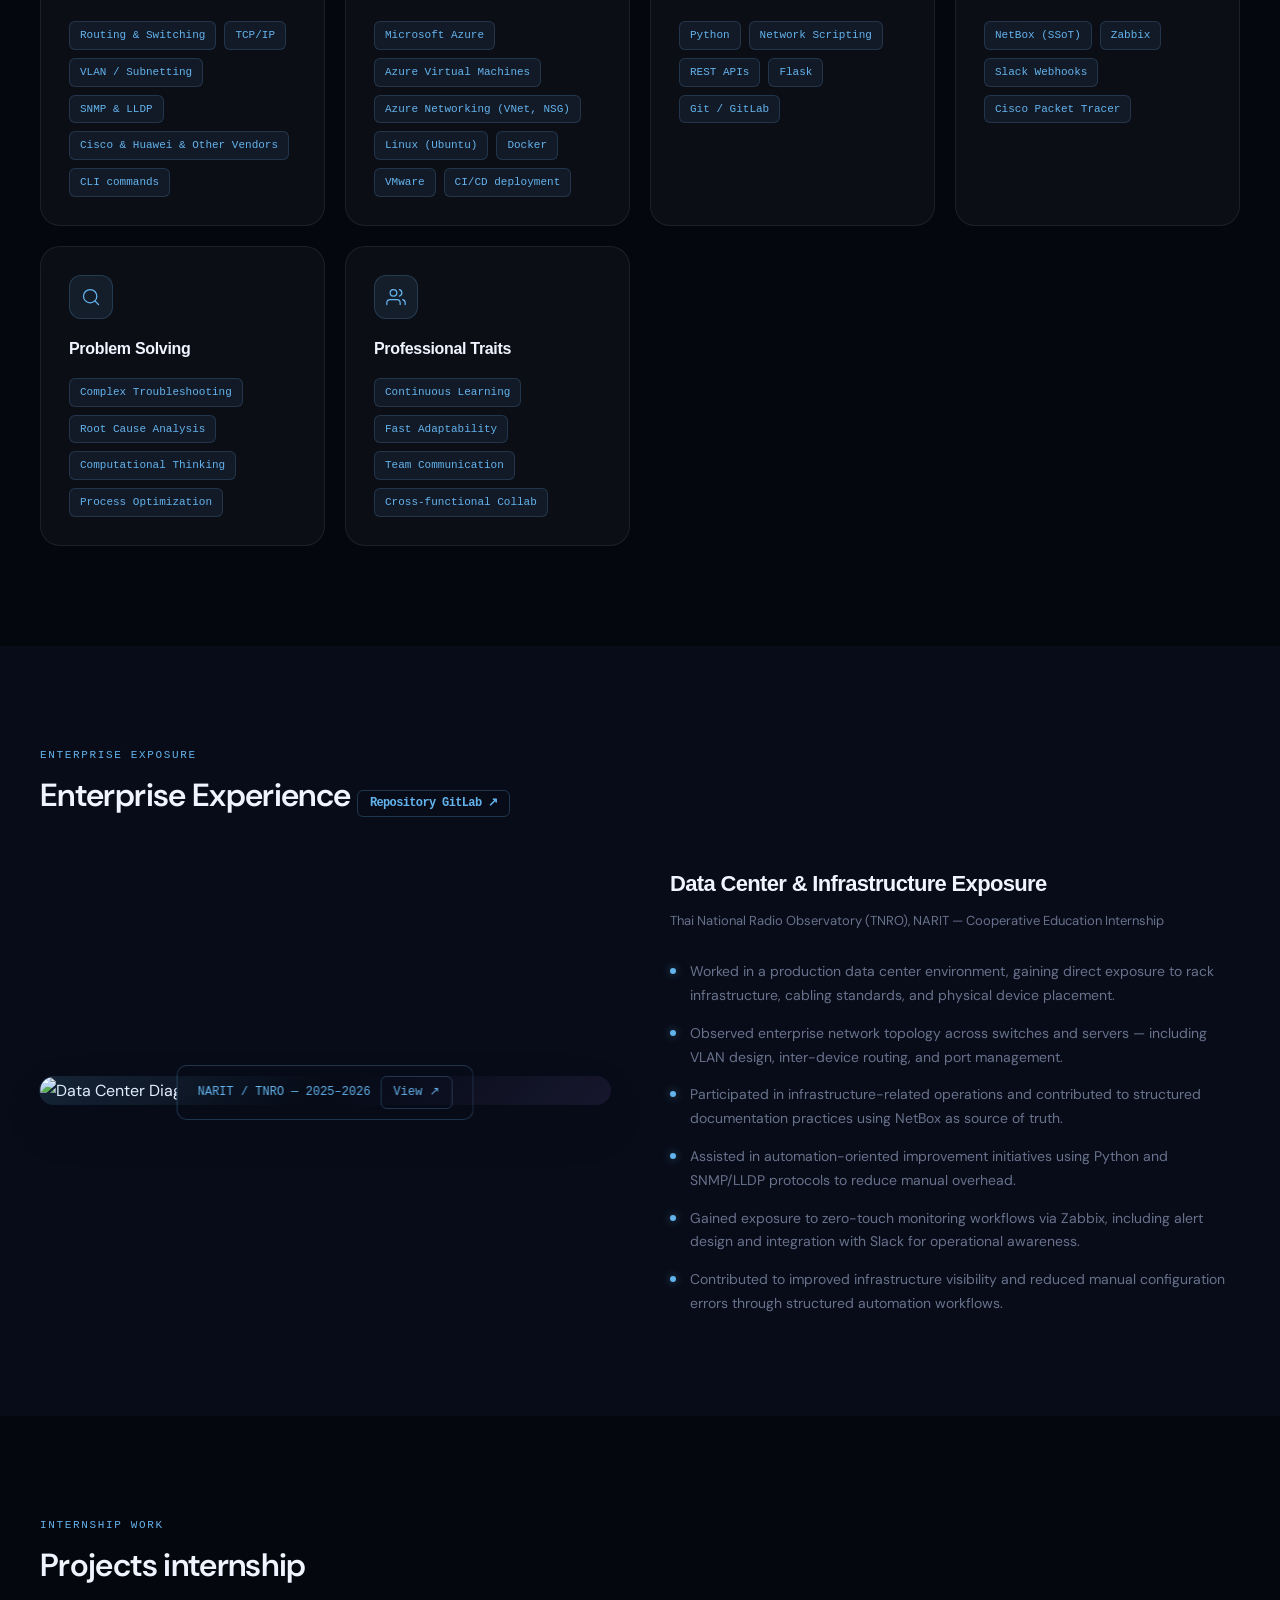
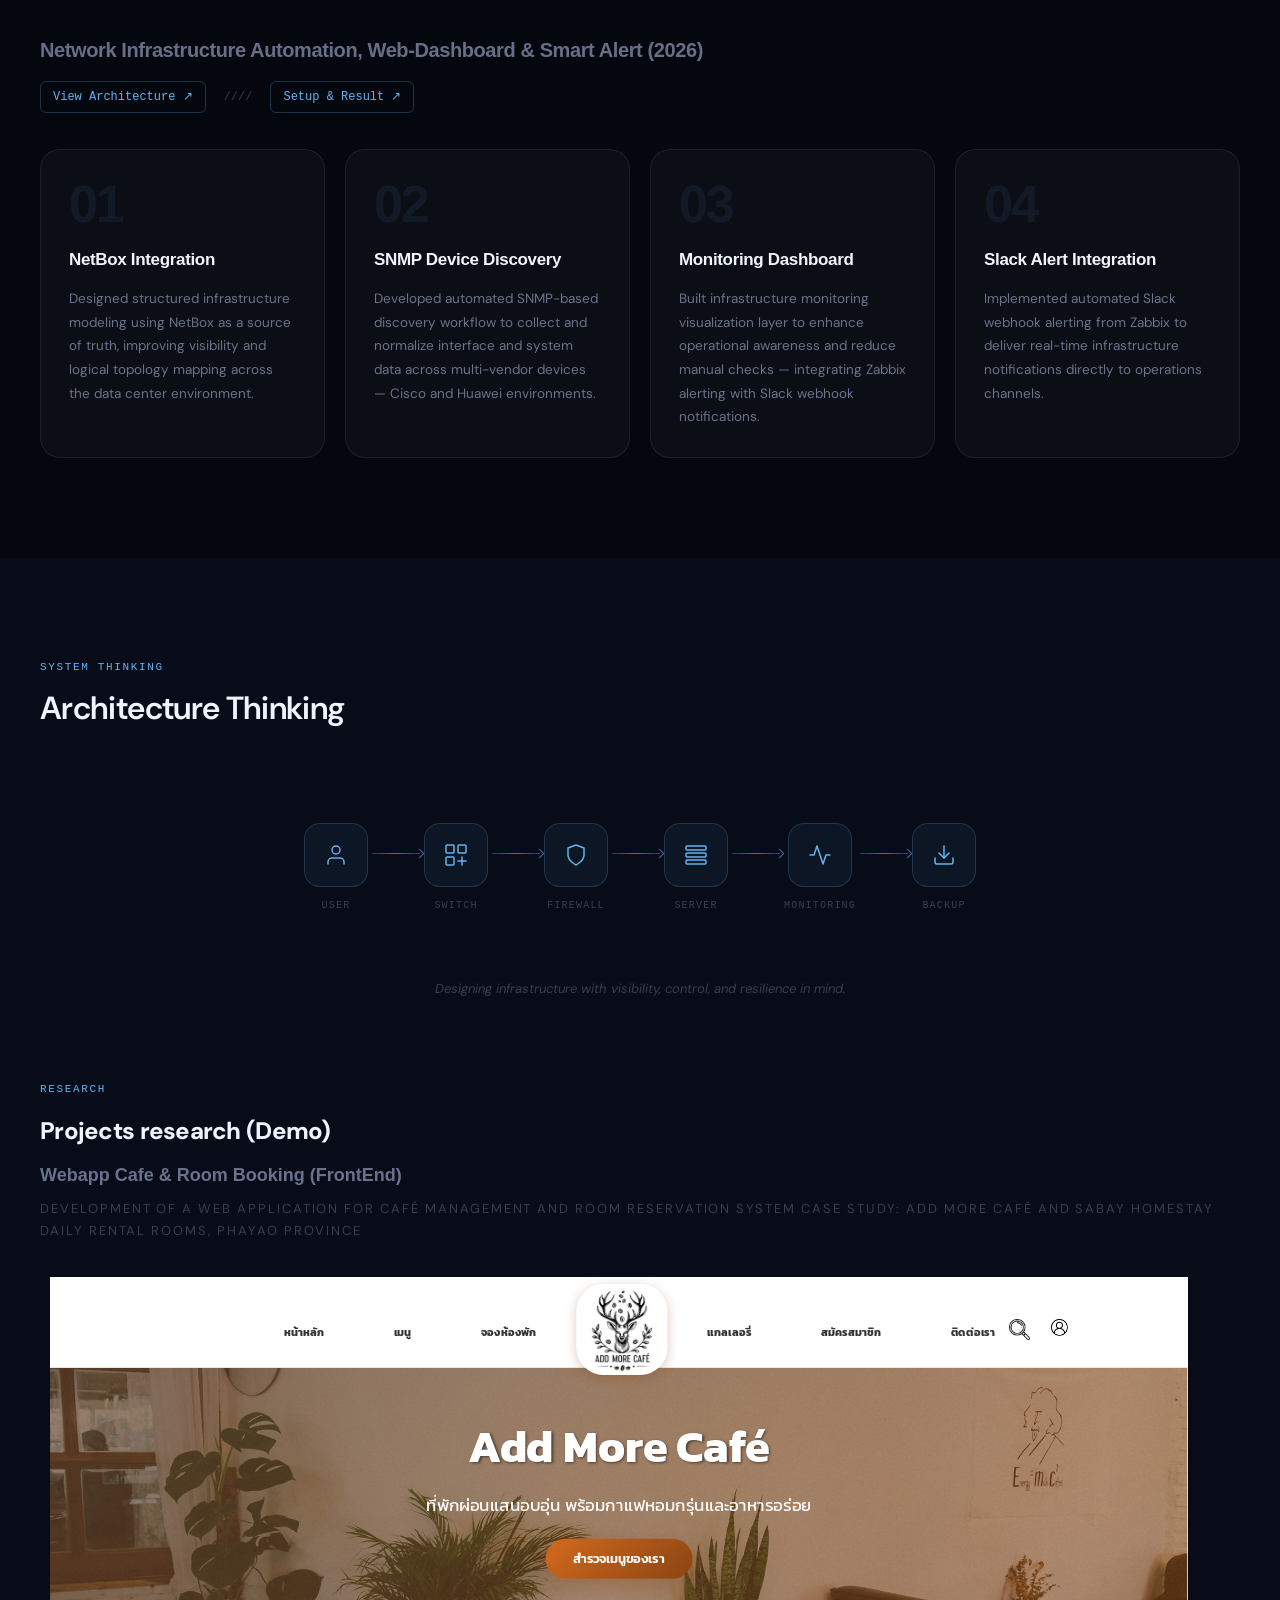
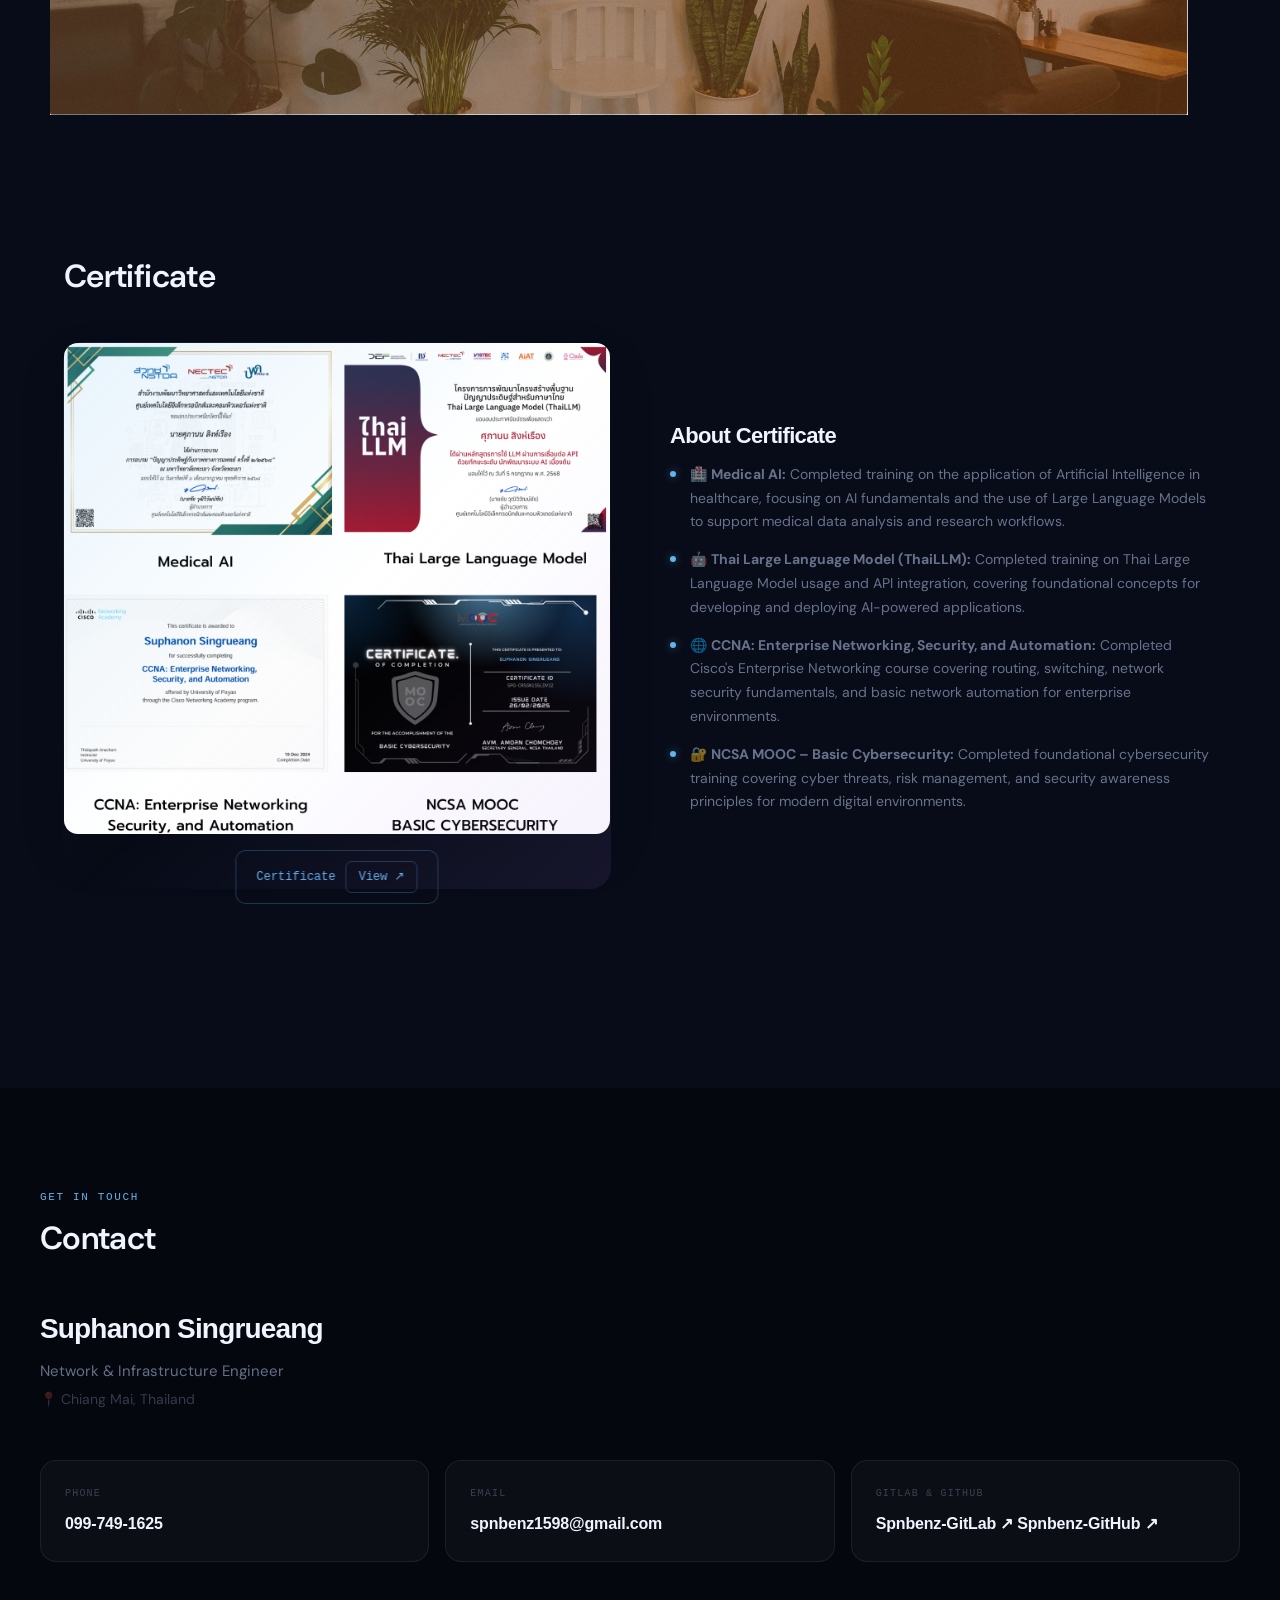
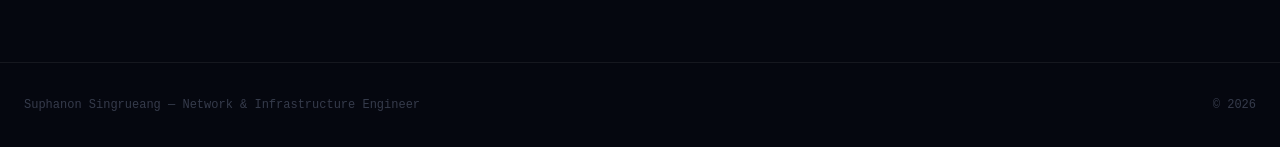
==== commit 248c2066: "update resume" ====
--- a/index.html
+++ b/index.html
@@ -1123,7 +1123,7 @@
     <li><a href="#projects" data-en="Projects" data-th="โปรเจกต์">Projects</a></li>
     <li><a href="#contact" data-en="Contact" data-th="ติดต่อ">Contact</a></li>
     <li>
-      <a href="https://drive.google.com/file/d/1S5f4rTLDejmv7xm4veTrOs7IkRmFG1hd/view?usp=sharing"
+      <a href="https://drive.google.com/file/d/1bWwKBYEQOM5iSitO6lDg-KSVYPq2nDrg/view?usp=sharing"
         class="btn-download"
         target="_blank"
         rel="noopener noreferrer"
@@ -1207,9 +1207,9 @@
           <span class="skill-tag">Routing & Switching</span>
           <span class="skill-tag">TCP/IP</span>
           <span class="skill-tag">VLAN / Subnetting</span>
-          <span class="skill-tag">SNMP</span>
-          <span class="skill-tag">LLDP</span>
-          <span class="skill-tag">Cisco & Huawei</span>
+          <span class="skill-tag">SNMP & LLDP</span>
+          <span class="skill-tag">Cisco & Huawei & Other Vendors</span>
+          <span class="skill-tag">CLI commands</span>
         </div>
       </div>
 
@@ -1217,13 +1217,15 @@
         <div class="skill-card-icon">
           <svg viewBox="0 0 24 24" fill="none" stroke="currentColor" stroke-width="2" stroke-linecap="round" stroke-linejoin="round"><rect x="2" y="3" width="20" height="14" rx="2"/><path d="M8 21h8M12 17v4"/></svg>
         </div>
-        <div class="skill-card-title">System & DevOps</div>
+        <div class="skill-card-title">Cloud & DevOps</div>
         <div class="skill-tags">
+          <span class="skill-tag">Microsoft Azure</span>
+          <span class="skill-tag">Azure Virtual Machines</span>
+          <span class="skill-tag">Azure Networking (VNet, NSG)</span>
           <span class="skill-tag">Linux (Ubuntu)</span>
           <span class="skill-tag">Docker</span>
-          <span class="skill-tag">Docker Compose</span>
           <span class="skill-tag">VMware</span>
-          <span class="skill-tag">Data Center Ops</span>
+          <span class="skill-tag">CI/CD deployment</span>
         </div>
       </div>
 
@@ -1238,6 +1240,7 @@
           <span class="skill-tag">REST APIs</span>
           <span class="skill-tag">Flask</span>
           <span class="skill-tag">Git / GitLab</span>
+          
         </div>
       </div>
 
@@ -1250,7 +1253,7 @@
           <span class="skill-tag">NetBox (SSoT)</span>
           <span class="skill-tag">Zabbix</span>
           <span class="skill-tag">Slack Webhooks</span>
-          <span class="skill-tag">Packet Tracer</span>
+          <span class="skill-tag">Cisco Packet Tracer</span>
         </div>
       </div>
 
@@ -1425,15 +1428,15 @@
     <!-- RESEARCH PROJECT -->
     <div class="research-section fade-up">
       <p class="section-label">Research</p>
-      <h2 data-en="Projects" data-th="โปรเจกต์">Projects research</h2>
+      <h2 data-en="Projects" data-th="โปรเจกต์">Projects research (Demo)</h2>
       <h3>Webapp Cafe &amp; Room Booking (FrontEnd)</h3>
       <h5 class="section-label" data-en="Projects">Development of a Web Application for Café Management and Room Reservation System Case Study: Add More Café and Sabay Homestay Daily Rental Rooms, Phayao Province</h5>
-      <a href="#"
+     <!--  <a href="#"
         class="project-link"
         data-img="img/netbox.png"
         onclick="openArchitecture(event)">
         View Architecture ↗
-      </a>
+      </a>-->
       <div class="iframe-wrapper">
         <iframe
           src="CAFE-WEB-Template-main/index.html"
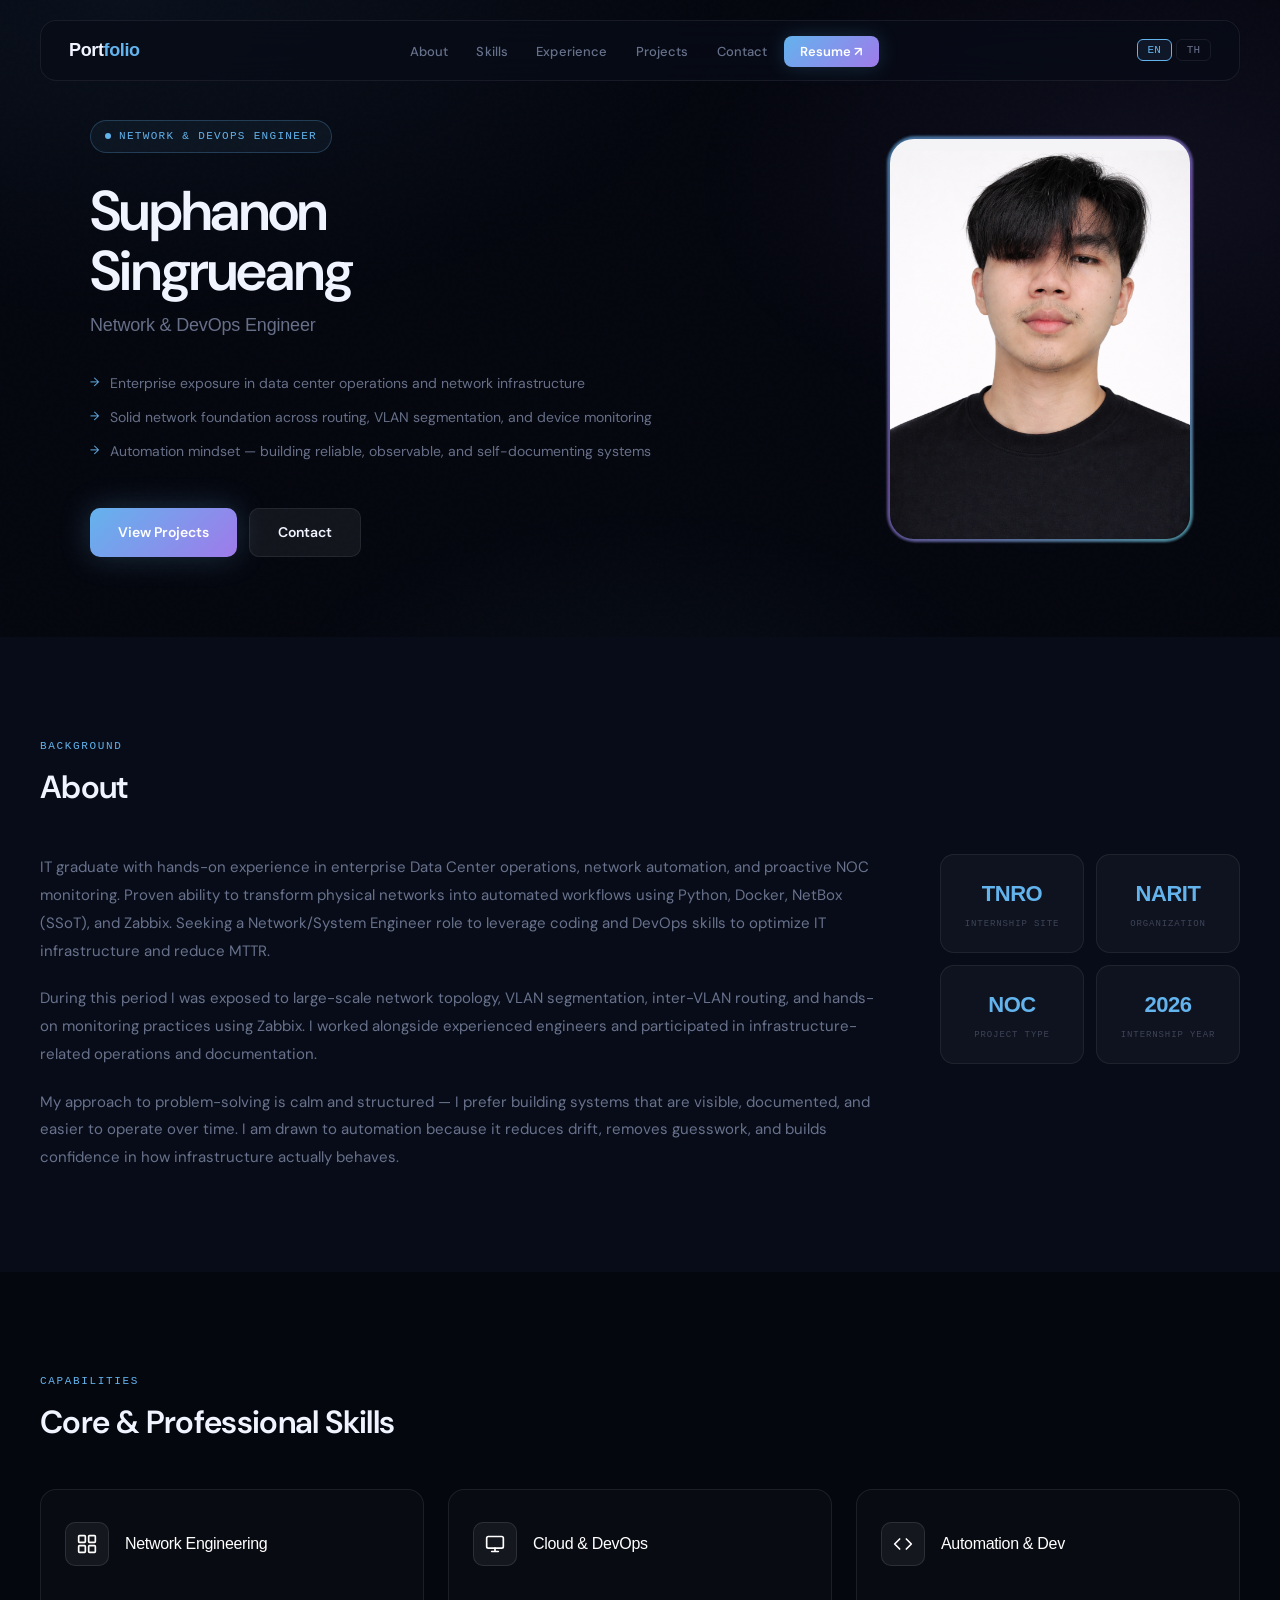
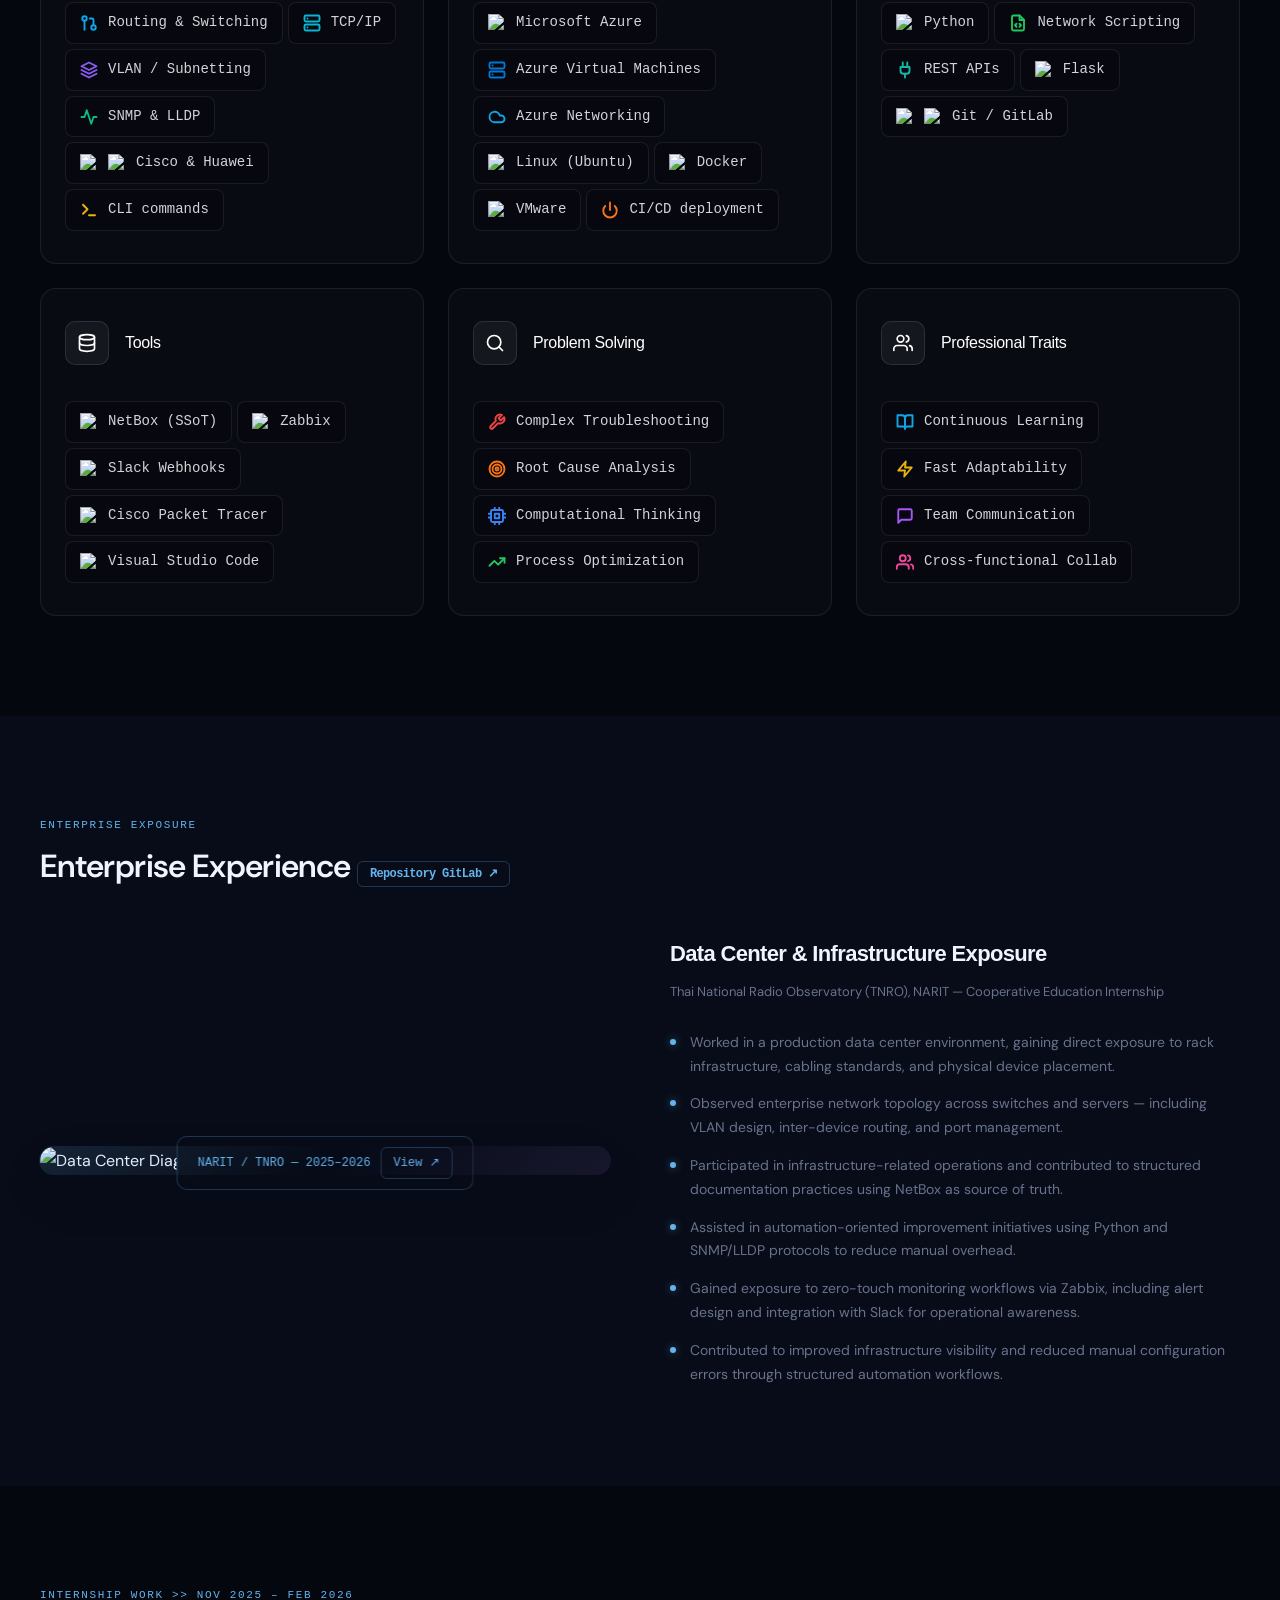
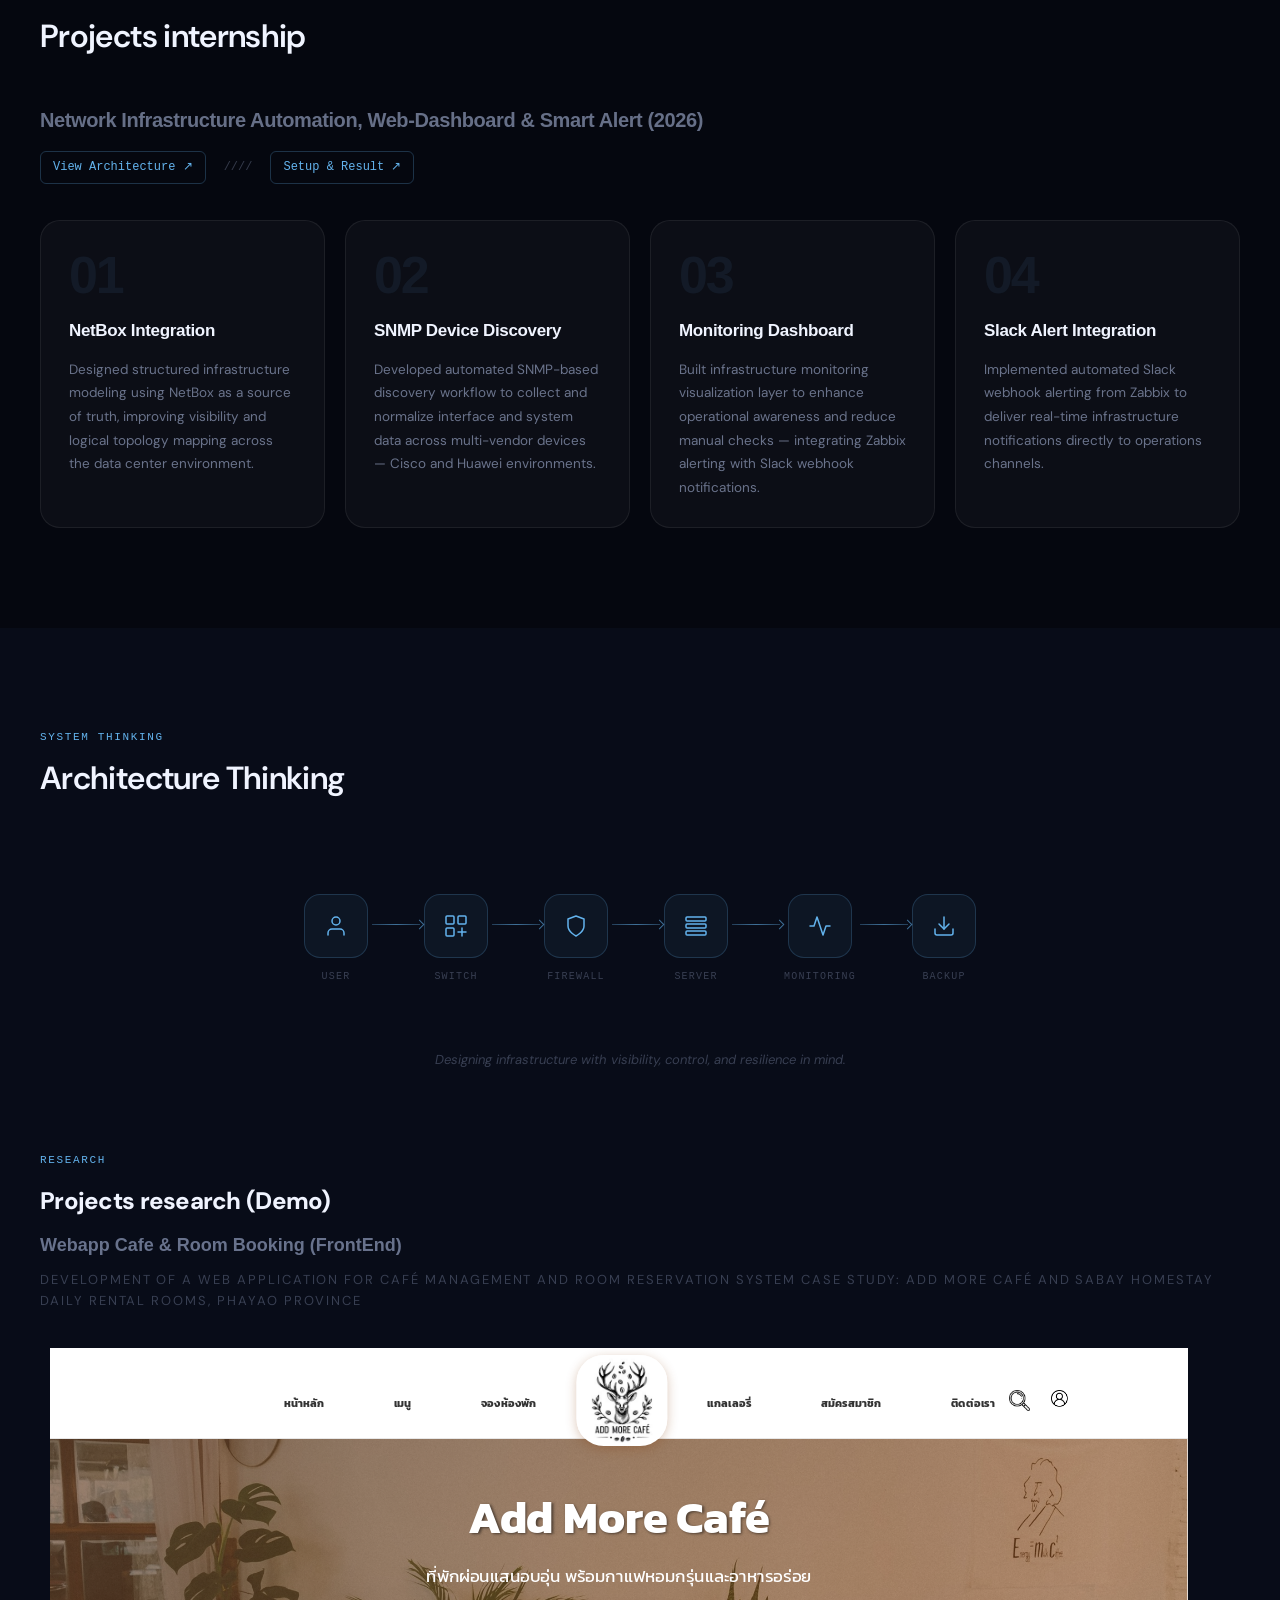
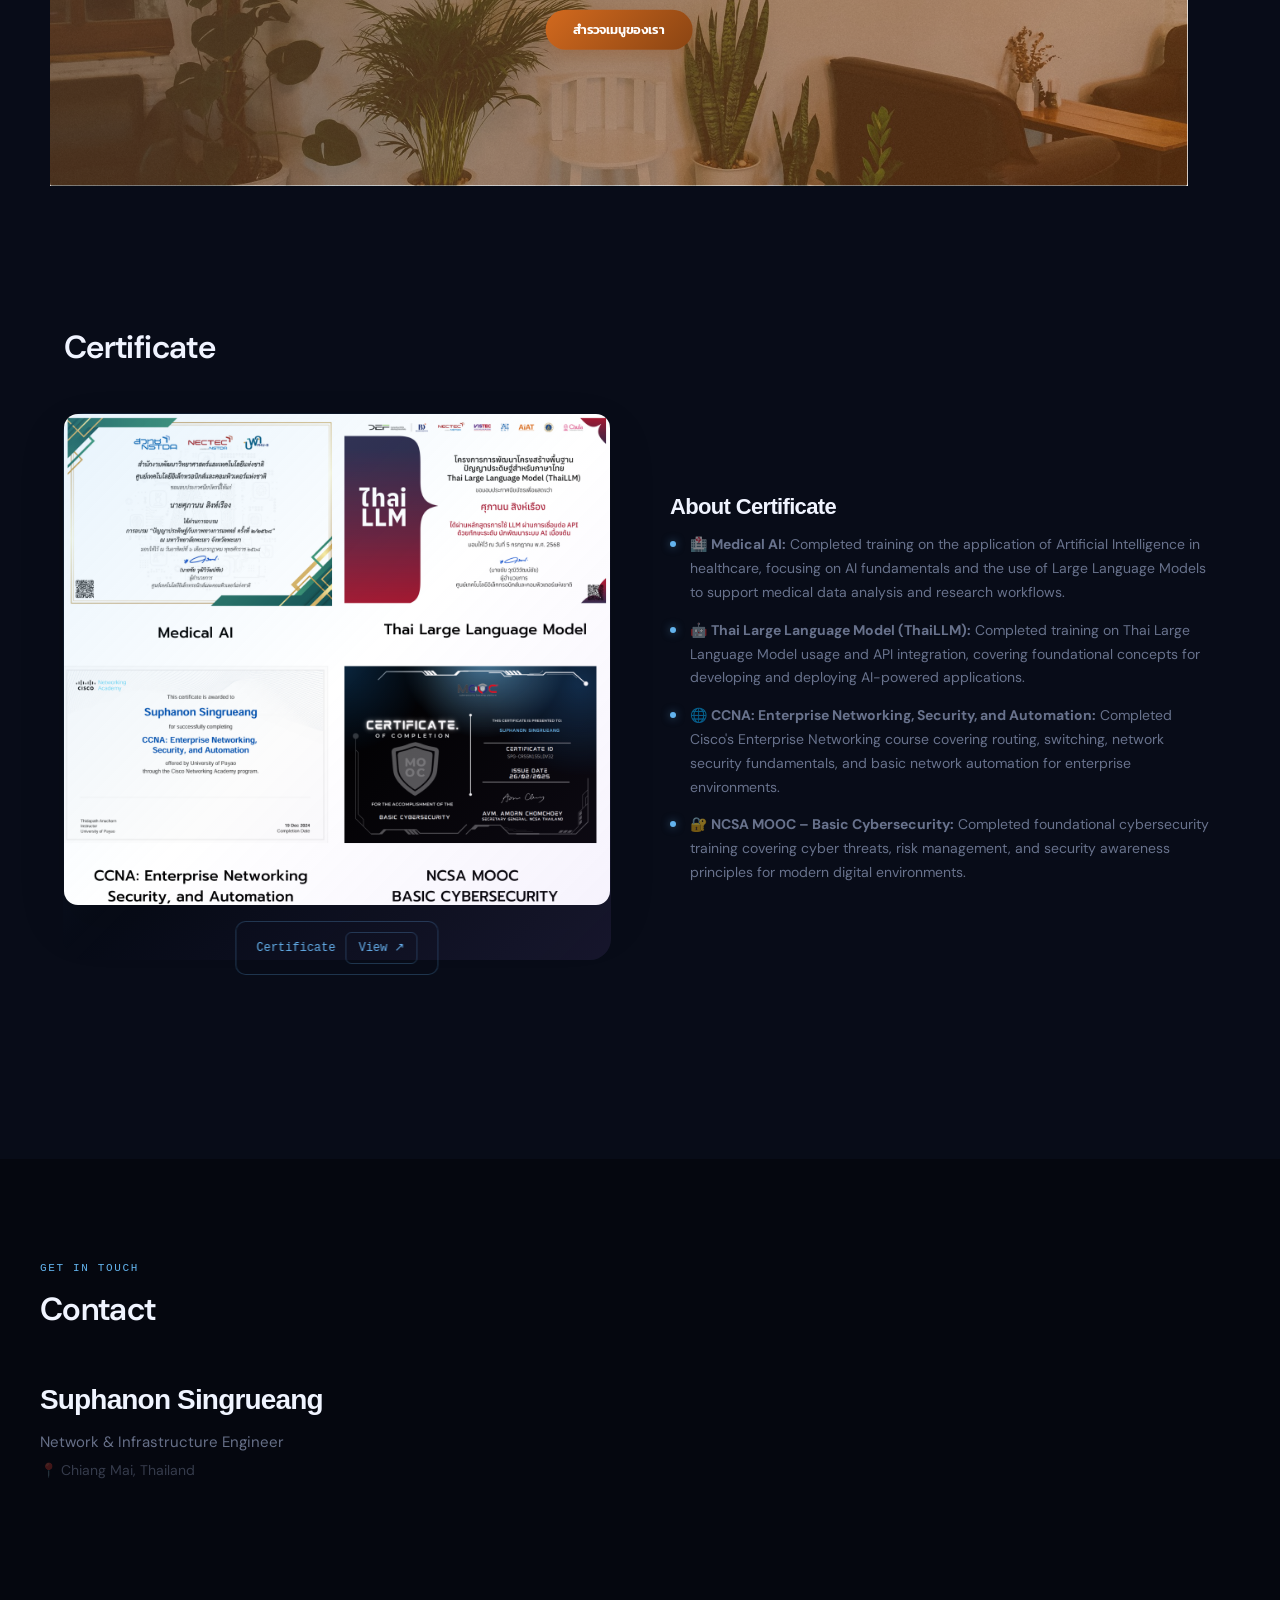
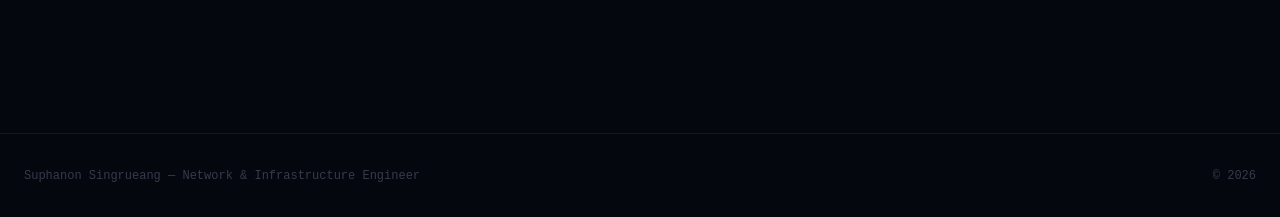
==== commit 27b60a3a: "update skills" ====
--- a/index.html
+++ b/index.html
@@ -1109,6 +1109,7 @@
 
     /* Tilt effect var */
     .project-card { transform-style: preserve-3d; }
+    
   </style>
 </head>
 <body>
@@ -1140,9 +1141,9 @@
 <section id="hero">
   <div class="hero-inner">
     <div class="hero-content">
-      <div class="hero-tag fade-up">Network & Infrastructure</div>
+      <div class="hero-tag fade-up">Network & DevOps Engineer</div>
       <h1 class="hero-name fade-up delay-1">Suphanon<br>Singrueang</h1>
-      <p class="hero-title fade-up delay-2">Network & Infrastructure Engineer</p>
+      <p class="hero-title fade-up delay-2">Network & DevOps Engineer</p>
       <ul class="hero-taglines fade-up delay-3">
         <li>Enterprise exposure in data center operations and network infrastructure</li>
         <li>Solid network foundation across routing, VLAN segmentation, and device monitoring</li>
@@ -1192,94 +1193,330 @@
   </div>
 </section>
 
+<style>
+  /* --- ส่วน CSS ปรับปรุง Layout & UI --- */
+  .skills-grid {
+    display: grid;
+    /* บังคับให้เป็น 3 คอลัมน์ แถวละ 3 ใบ */
+    grid-template-columns: repeat(3, 1fr);
+    gap: 24px;
+    margin-top: 32px;
+  }
+
+  .skill-card {
+    background: rgba(255, 255, 255, 0.02);
+    border: 1px solid rgba(255, 255, 255, 0.08);
+    border-radius: 16px;
+    padding: 32px 24px;
+    transition: all 0.3s cubic-bezier(0.25, 0.8, 0.25, 1);
+  }
+
+  .skill-card:hover {
+    background: rgba(255, 255, 255, 0.04);
+    border-color: rgba(255, 255, 255, 0.2);
+    transform: translateY(-4px);
+    box-shadow: 0 12px 30px rgba(0, 0, 0, 0.3);
+  }
+
+  /* ------------------------------------------------ */
+  /* เพิ่มส่วนนี้: จับ Icon และ Title มาเรียงต่อกัน */
+  .skill-card-header {
+    display: flex;
+    align-items: center;
+    gap: 16px; /* ระยะห่างระหว่าง Icon กับ Title */
+    margin-bottom: 20px; /* ดัน Tag ด้านล่างลงไป */
+  }
+  /* ------------------------------------------------ */
+
+  .skill-card-icon {
+    width: 44px;
+    height: 44px;
+    background: rgba(255, 255, 255, 0.05);
+    border: 1px solid rgba(255, 255, 255, 0.1);
+    border-radius: 10px;
+    display: flex;
+    align-items: center;
+    justify-content: center;
+    color: #fff;
+    /* เอา margin-bottom ออกเพราะย้ายไปไว้ที่ header แล้ว */
+  }
+
+  .skill-card-icon svg {
+    width: 20px;
+    height: 20px;
+    stroke: currentColor;
+    fill: none;
+    stroke-width: 2;
+  }
+
+  .skill-card-title {
+    font-size: 16px;
+    font-weight: 500;
+    color: #fff;
+    /* เอา margin-bottom ออกเช่นกัน */
+  }
+
+  .skill-tags {
+    display: flex;
+    flex-wrap: wrap;
+    gap: 5px;
+  }
+
+  /* ปรับ Tag ให้ใหญ่ขึ้น เห็นชัดขึ้น */
+  .skill-tag {
+    display: inline-flex;
+    align-items: center;
+    gap: 10px; 
+    padding: 8px 14px; 
+    background: rgba(0, 0, 0, 0.2);
+    border: 1px solid rgba(255, 255, 255, 0.08);
+    border-radius: 8px;
+    font-size: 14px; 
+    font-weight: 500;
+    color: #D4D4D8;
+    transition: all 0.2s ease;
+    cursor: default;
+  }
+
+  /* ปรับโลโก้และไอคอนให้ใหญ่ขึ้นเป็น 18px */
+  .skill-tag img, 
+  .skill-tag svg {
+    width: 18px;
+    height: 18px;
+    transition: transform 0.2s ease;
+  }
+
+  .skill-tag svg {
+    fill: none;
+    stroke-width: 2.5;
+    stroke-linecap: round;
+    stroke-linejoin: round;
+  }
+
+  /* เอฟเฟกต์ตอน Hover */
+  .skill-tag:hover {
+    color: #FFF;
+    background: rgba(255, 255, 255, 0.08);
+    border-color: rgba(255, 255, 255, 0.25);
+  }
+
+  .skill-tag:hover img,
+  .skill-tag:hover svg {
+    transform: scale(1.15);
+  }
+
+  /* Responsive สำหรับจอเล็ก ให้กลับมาเป็น 2 หรือ 1 คอลัมน์ */
+  @media (max-width: 1024px) {
+    .skills-grid { grid-template-columns: repeat(2, 1fr); }
+  }
+  @media (max-width: 768px) {
+    .skills-grid { grid-template-columns: 1fr; }
+  }
+</style>
+
 <section id="skills">
   <div class="container">
     <p class="section-label fade-up" data-en="Capabilities" data-th="ความสามารถ">Capabilities</p>
     <h2 class="section-title fade-up" data-en="Core & Professional Skills" data-th="ทักษะหลักและการทำงาน">Core & Professional Skills</h2>
+    
     <div class="skills-grid">
 
       <div class="skill-card fade-up">
-        <div class="skill-card-icon">
-          <svg viewBox="0 0 24 24" fill="none" stroke="currentColor" stroke-width="2" stroke-linecap="round" stroke-linejoin="round"><rect x="2" y="2" width="8" height="8" rx="1"/><rect x="14" y="2" width="8" height="8" rx="1"/><rect x="2" y="14" width="8" height="8" rx="1"/><rect x="14" y="14" width="8" height="8" rx="1"/></svg>
-        </div>
-        <div class="skill-card-title">Network Engineering</div>
+        <div class="skill-card-header">
+          <div class="skill-card-icon">
+            <svg viewBox="0 0 24 24"><rect x="2" y="2" width="8" height="8" rx="1"/><rect x="14" y="2" width="8" height="8" rx="1"/><rect x="2" y="14" width="8" height="8" rx="1"/><rect x="14" y="14" width="8" height="8" rx="1"/></svg>
+          </div>
+          <div class="skill-card-title">Network Engineering</div>
+        </div>
+
         <div class="skill-tags">
-          <span class="skill-tag">Routing & Switching</span>
-          <span class="skill-tag">TCP/IP</span>
-          <span class="skill-tag">VLAN / Subnetting</span>
-          <span class="skill-tag">SNMP & LLDP</span>
-          <span class="skill-tag">Cisco & Huawei & Other Vendors</span>
-          <span class="skill-tag">CLI commands</span>
+          <span class="skill-tag">
+            <svg viewBox="0 0 24 24" style="stroke: #0ea5e9;"><circle cx="18" cy="18" r="3"/><circle cx="6" cy="6" r="3"/><path d="M13 6h3a2 2 0 0 1 2 2v7"/><line x1="6" y1="9" x2="6" y2="21"/></svg>
+            Routing & Switching
+          </span>
+          <span class="skill-tag">
+            <svg viewBox="0 0 24 24" style="stroke: #06b6d4;"><rect x="2" y="2" width="20" height="8" rx="2" ry="2"/><rect x="2" y="14" width="20" height="8" rx="2" ry="2"/><line x1="6" y1="6" x2="6.01" y2="6"/><line x1="6" y1="18" x2="6.01" y2="18"/></svg>
+            TCP/IP
+          </span>
+          <span class="skill-tag">
+            <svg viewBox="0 0 24 24" style="stroke: #8b5cf6;"><polygon points="12 2 2 7 12 12 22 7 12 2"/><polyline points="2 17 12 22 22 17"/><polyline points="2 12 12 17 22 12"/></svg>
+            VLAN / Subnetting
+          </span>
+          <span class="skill-tag">
+            <svg viewBox="0 0 24 24" style="stroke: #10b981;"><path d="M22 12h-4l-3 9L9 3l-3 9H2"/></svg>
+            SNMP & LLDP
+          </span>
+          <span class="skill-tag">
+            <img src="https://cdn.simpleicons.org/cisco/049fd9" alt="Cisco" />
+            <img src="https://cdn.simpleicons.org/huawei/FF0000" alt="Huawei" />
+            Cisco & Huawei
+          </span>
+          <span class="skill-tag">
+            <svg viewBox="0 0 24 24" style="stroke: #eab308;"><polyline points="4 17 10 11 4 5"/><line x1="12" y1="19" x2="20" y2="19"/></svg>
+            CLI commands
+          </span>
         </div>
       </div>
 
       <div class="skill-card fade-up delay-1">
-        <div class="skill-card-icon">
-          <svg viewBox="0 0 24 24" fill="none" stroke="currentColor" stroke-width="2" stroke-linecap="round" stroke-linejoin="round"><rect x="2" y="3" width="20" height="14" rx="2"/><path d="M8 21h8M12 17v4"/></svg>
-        </div>
-        <div class="skill-card-title">Cloud & DevOps</div>
+        <div class="skill-card-header">
+          <div class="skill-card-icon">
+            <svg viewBox="0 0 24 24"><rect x="2" y="3" width="20" height="14" rx="2"/><path d="M8 21h8M12 17v4"/></svg>
+          </div>
+          <div class="skill-card-title">Cloud & DevOps</div>
+        </div>
+
         <div class="skill-tags">
-          <span class="skill-tag">Microsoft Azure</span>
-          <span class="skill-tag">Azure Virtual Machines</span>
-          <span class="skill-tag">Azure Networking (VNet, NSG)</span>
-          <span class="skill-tag">Linux (Ubuntu)</span>
-          <span class="skill-tag">Docker</span>
-          <span class="skill-tag">VMware</span>
-          <span class="skill-tag">CI/CD deployment</span>
+          <span class="skill-tag">
+            <img src="https://logos-world.net/wp-content/uploads/2021/03/Azure-Logo-2020-present-700x394.png" alt="Azure" />
+            Microsoft Azure
+          </span>
+          <span class="skill-tag">
+            <svg viewBox="0 0 24 24" style="stroke: #0078D4;"><rect x="2" y="2" width="20" height="8" rx="2" ry="2"/><rect x="2" y="14" width="20" height="8" rx="2" ry="2"/><line x1="6" y1="6" x2="6.01" y2="6"/><line x1="6" y1="18" x2="6.01" y2="18"/></svg>
+            Azure Virtual Machines
+          </span>
+          <span class="skill-tag">
+            <svg viewBox="0 0 24 24" style="stroke: #0ea5e9;"><path d="M17.5 19H9a7 7 0 1 1 6.71-9h1.79a4.5 4.5 0 1 1 0 9Z"/></svg>
+            Azure Networking
+          </span>
+          <span class="skill-tag">
+            <img src="https://cdn.simpleicons.org/ubuntu/E95420" alt="Ubuntu" />
+            Linux (Ubuntu)
+          </span>
+          <span class="skill-tag">
+            <img src="https://cdn.simpleicons.org/docker/2496ED" alt="Docker" />
+            Docker
+          </span>
+          <span class="skill-tag">
+            <img src="https://cdn.simpleicons.org/vmware/60B932" alt="VMware" />
+            VMware
+          </span>
+          <span class="skill-tag">
+            <svg viewBox="0 0 24 24" style="stroke: #f97316;"><path d="M18.36 6.64a9 9 0 1 1-12.73 0"/><line x1="12" y1="2" x2="12" y2="12"/></svg>
+            CI/CD deployment
+          </span>
         </div>
       </div>
 
       <div class="skill-card fade-up delay-2">
-        <div class="skill-card-icon">
-          <svg viewBox="0 0 24 24" fill="none" stroke="currentColor" stroke-width="2" stroke-linecap="round" stroke-linejoin="round"><polyline points="16 18 22 12 16 6"/><polyline points="8 6 2 12 8 18"/></svg>
-        </div>
-        <div class="skill-card-title">Automation & Dev</div>
+        <div class="skill-card-header">
+          <div class="skill-card-icon">
+            <svg viewBox="0 0 24 24"><polyline points="16 18 22 12 16 6"/><polyline points="8 6 2 12 8 18"/></svg>
+          </div>
+          <div class="skill-card-title">Automation & Dev</div>
+        </div>
+
         <div class="skill-tags">
-          <span class="skill-tag">Python</span>
-          <span class="skill-tag">Network Scripting</span>
-          <span class="skill-tag">REST APIs</span>
-          <span class="skill-tag">Flask</span>
-          <span class="skill-tag">Git / GitLab</span>
-          
+          <span class="skill-tag">
+            <img src="https://cdn.simpleicons.org/python/3776AB" alt="Python" />
+            Python
+          </span>
+          <span class="skill-tag">
+            <svg viewBox="0 0 24 24" style="stroke: #22c55e;"><path d="M14 2H6a2 2 0 0 0-2 2v16a2 2 0 0 0 2 2h12a2 2 0 0 0 2-2V8z"/><polyline points="14 2 14 8 20 8"/><polyline points="10 13 8 15 10 17"/><polyline points="14 13 16 15 14 17"/></svg>
+            Network Scripting
+          </span>
+          <span class="skill-tag">
+            <svg viewBox="0 0 24 24" style="stroke: #14b8a6;"><path d="M12 22v-5"/><path d="M9 8V2"/><path d="M15 8V2"/><path d="M18 8v5a4 4 0 0 1-4 4h-4a4 4 0 0 1-4-4V8Z"/></svg>
+            REST APIs
+          </span>
+          <span class="skill-tag">
+            <img src="https://cdn.simpleicons.org/flask/FFFFFF" alt="Flask" />
+            Flask
+          </span>
+          <span class="skill-tag">
+            <img src="https://cdn.simpleicons.org/git/F05032" alt="Git" />
+            <img src="https://cdn.simpleicons.org/gitlab/FC6D26" alt="GitLab" />
+            Git / GitLab
+          </span>
         </div>
       </div>
 
       <div class="skill-card fade-up delay-3">
-        <div class="skill-card-icon">
-          <svg viewBox="0 0 24 24" fill="none" stroke="currentColor" stroke-width="2" stroke-linecap="round" stroke-linejoin="round"><ellipse cx="12" cy="5" rx="9" ry="3"/><path d="M21 12c0 1.66-4 3-9 3s-9-1.34-9-3"/><path d="M3 5v14c0 1.66 4 3 9 3s9-1.34 9-3V5"/></svg>
-        </div>
-        <div class="skill-card-title">Tools </div>
+        <div class="skill-card-header">
+          <div class="skill-card-icon">
+            <svg viewBox="0 0 24 24"><ellipse cx="12" cy="5" rx="9" ry="3"/><path d="M21 12c0 1.66-4 3-9 3s-9-1.34-9-3"/><path d="M3 5v14c0 1.66 4 3 9 3s9-1.34 9-3V5"/></svg>
+          </div>
+          <div class="skill-card-title">Tools</div>
+        </div>
+
         <div class="skill-tags">
-          <span class="skill-tag">NetBox (SSoT)</span>
-          <span class="skill-tag">Zabbix</span>
-          <span class="skill-tag">Slack Webhooks</span>
-          <span class="skill-tag">Cisco Packet Tracer</span>
+          <span class="skill-tag">
+            <img src="https://enix.io/svg/technologies/netbox.svg" alt="NetBox" />
+            NetBox (SSoT)
+          </span>
+          <span class="skill-tag">
+            <img src="https://images.icon-icons.com/2699/PNG/512/zabbix_logo_icon_167937.png" alt="Zabbix" />
+            Zabbix
+          </span>
+          <span class="skill-tag">
+            <img src="https://logopng.com.br/logos/slack-182.svg" alt="Slack" />
+            Slack Webhooks
+          </span>
+          <span class="skill-tag">
+            <img src="https://img.icons8.com/?size=100&id=eyShSycUjhR9&format=png&color=BEC103" alt="Cisco Packet Tracer" />
+            Cisco Packet Tracer
+          </span>
+           <span class="skill-tag">
+            <img src="https://code.visualstudio.com/assets/branding/code-stable.png" alt="Cisco Packet Tracer" />
+            Visual Studio Code
+            
+          </span>
         </div>
       </div>
 
       <div class="skill-card fade-up delay-4">
-        <div class="skill-card-icon">
-          <svg viewBox="0 0 24 24" fill="none" stroke="currentColor" stroke-width="2" stroke-linecap="round" stroke-linejoin="round"><circle cx="11" cy="11" r="8"/><line x1="21" y1="21" x2="16.65" y2="16.65"/></svg>
-        </div>
-        <div class="skill-card-title">Problem Solving</div>
+        <div class="skill-card-header">
+          <div class="skill-card-icon">
+            <svg viewBox="0 0 24 24"><circle cx="11" cy="11" r="8"/><line x1="21" y1="21" x2="16.65" y2="16.65"/></svg>
+          </div>
+          <div class="skill-card-title">Problem Solving</div>
+        </div>
+
         <div class="skill-tags">
-          <span class="skill-tag">Complex Troubleshooting</span>
-          <span class="skill-tag">Root Cause Analysis</span>
-          <span class="skill-tag">Computational Thinking</span>
-          <span class="skill-tag">Process Optimization</span>
+          <span class="skill-tag">
+            <svg viewBox="0 0 24 24" style="stroke: #ef4444;"><path d="M14.7 6.3a1 1 0 0 0 0 1.4l1.6 1.6a1 1 0 0 0 1.4 0l3.77-3.77a6 6 0 0 1-7.94 7.94l-6.91 6.91a2.12 2.12 0 0 1-3-3l6.91-6.91a6 6 0 0 1 7.94-7.94l-3.76 3.76z"/></svg>
+            Complex Troubleshooting
+          </span>
+          <span class="skill-tag">
+            <svg viewBox="0 0 24 24" style="stroke: #f97316;"><circle cx="12" cy="12" r="10"/><circle cx="12" cy="12" r="6"/><circle cx="12" cy="12" r="2"/></svg>
+            Root Cause Analysis
+          </span>
+          <span class="skill-tag">
+            <svg viewBox="0 0 24 24" style="stroke: #3b82f6;"><rect x="4" y="4" width="16" height="16" rx="2" ry="2"/><rect x="9" y="9" width="6" height="6"/><line x1="9" y1="1" x2="9" y2="4"/><line x1="15" y1="1" x2="15" y2="4"/><line x1="9" y1="20" x2="9" y2="23"/><line x1="15" y1="20" x2="15" y2="23"/><line x1="20" y1="9" x2="23" y2="9"/><line x1="20" y1="14" x2="23" y2="14"/><line x1="1" y1="9" x2="4" y2="9"/><line x1="1" y1="14" x2="4" y2="14"/></svg>
+            Computational Thinking
+          </span>
+          <span class="skill-tag">
+            <svg viewBox="0 0 24 24" style="stroke: #22c55e;"><polyline points="22 7 13.5 15.5 8.5 10.5 2 17"/><polyline points="16 7 22 7 22 13"/></svg>
+            Process Optimization
+          </span>
         </div>
       </div>
 
       <div class="skill-card fade-up delay-5">
-        <div class="skill-card-icon">
-          <svg viewBox="0 0 24 24" fill="none" stroke="currentColor" stroke-width="2" stroke-linecap="round" stroke-linejoin="round"><path d="M17 21v-2a4 4 0 0 0-4-4H5a4 4 0 0 0-4 4v2"/><circle cx="9" cy="7" r="4"/><path d="M23 21v-2a4 4 0 0 0-3-3.87"/><path d="M16 3.13a4 4 0 0 1 0 7.75"/></svg>
-        </div>
-        <div class="skill-card-title">Professional Traits</div>
+        <div class="skill-card-header">
+          <div class="skill-card-icon">
+            <svg viewBox="0 0 24 24"><path d="M17 21v-2a4 4 0 0 0-4-4H5a4 4 0 0 0-4 4v2"/><circle cx="9" cy="7" r="4"/><path d="M23 21v-2a4 4 0 0 0-3-3.87"/><path d="M16 3.13a4 4 0 0 1 0 7.75"/></svg>
+          </div>
+          <div class="skill-card-title">Professional Traits</div>
+        </div>
+
         <div class="skill-tags">
-          <span class="skill-tag">Continuous Learning</span>
-          <span class="skill-tag">Fast Adaptability</span>
-          <span class="skill-tag">Team Communication</span>
-          <span class="skill-tag">Cross-functional Collab</span>
+          <span class="skill-tag">
+            <svg viewBox="0 0 24 24" style="stroke: #0ea5e9;"><path d="M2 3h6a4 4 0 0 1 4 4v14a3 3 0 0 0-3-3H2z"/><path d="M22 3h-6a4 4 0 0 0-4 4v14a3 3 0 0 1 3-3h7z"/></svg>
+            Continuous Learning
+          </span>
+          <span class="skill-tag">
+            <svg viewBox="0 0 24 24" style="stroke: #eab308;"><polygon points="13 2 3 14 12 14 11 22 21 10 12 10 13 2"/></svg>
+            Fast Adaptability
+          </span>
+          <span class="skill-tag">
+            <svg viewBox="0 0 24 24" style="stroke: #a855f7;"><path d="M21 15a2 2 0 0 1-2 2H7l-4 4V5a2 2 0 0 1 2-2h14a2 2 0 0 1 2 2z"/></svg>
+            Team Communication
+          </span>
+          <span class="skill-tag">
+            <svg viewBox="0 0 24 24" style="stroke: #ec4899;"><path d="M17 21v-2a4 4 0 0 0-4-4H5a4 4 0 0 0-4 4v2"/><circle cx="9" cy="7" r="4"/><path d="M23 21v-2a4 4 0 0 0-3-3.87"/><path d="M16 3.13a4 4 0 0 1 0 7.75"/></svg>
+            Cross-functional Collab
+          </span>
         </div>
       </div>
 
@@ -1330,7 +1567,7 @@
 <!-- PROJECTS -->
 <section id="projects">
   <div class="container">
-    <p class="section-label fade-up">Internship Work</p>
+    <p class="section-label fade-up">Internship Work >> Nov 2025 – Feb 2026</p>
     <h2 class="section-title fade-up" data-en="Projects" data-th="โปรเจกต์">Projects internship</h2>
     <div class="project-header fade-up">
       <h3>Network Infrastructure Automation, Web-Dashboard & Smart Alert (2026)</h3>
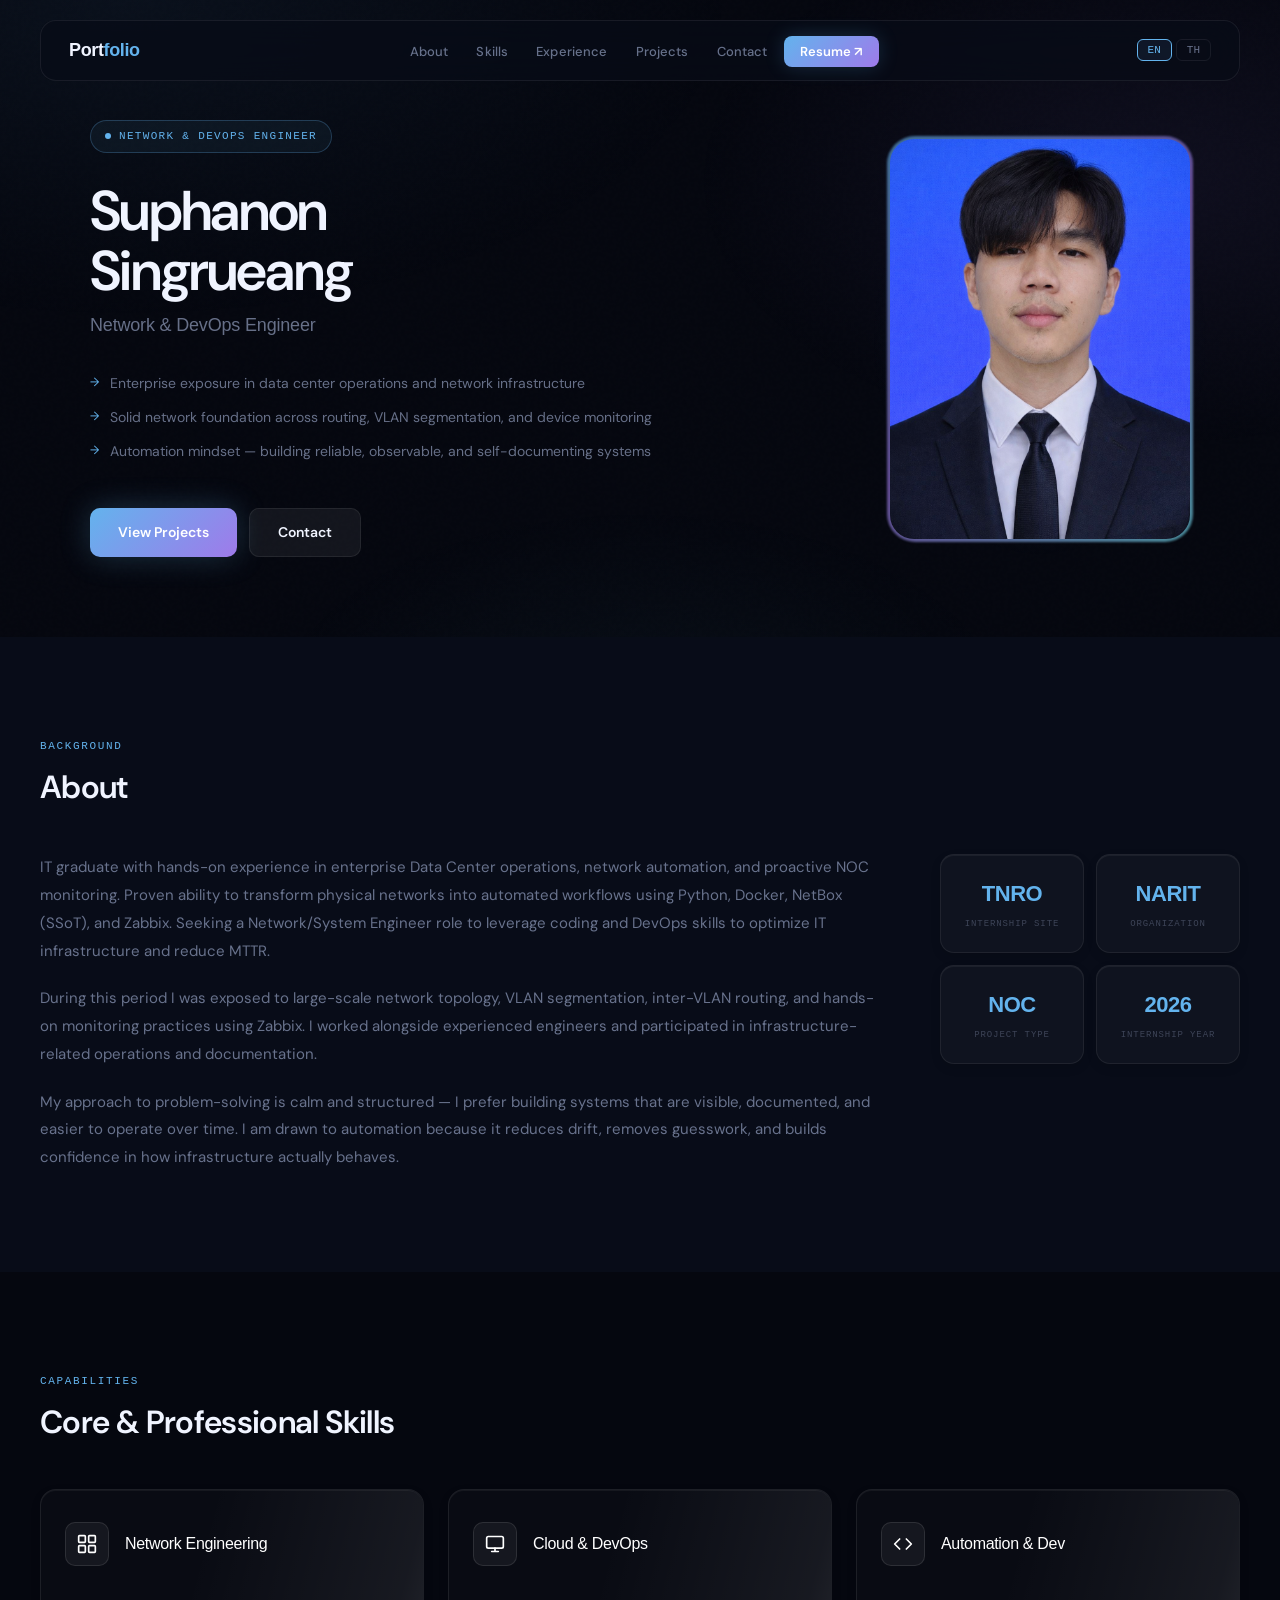
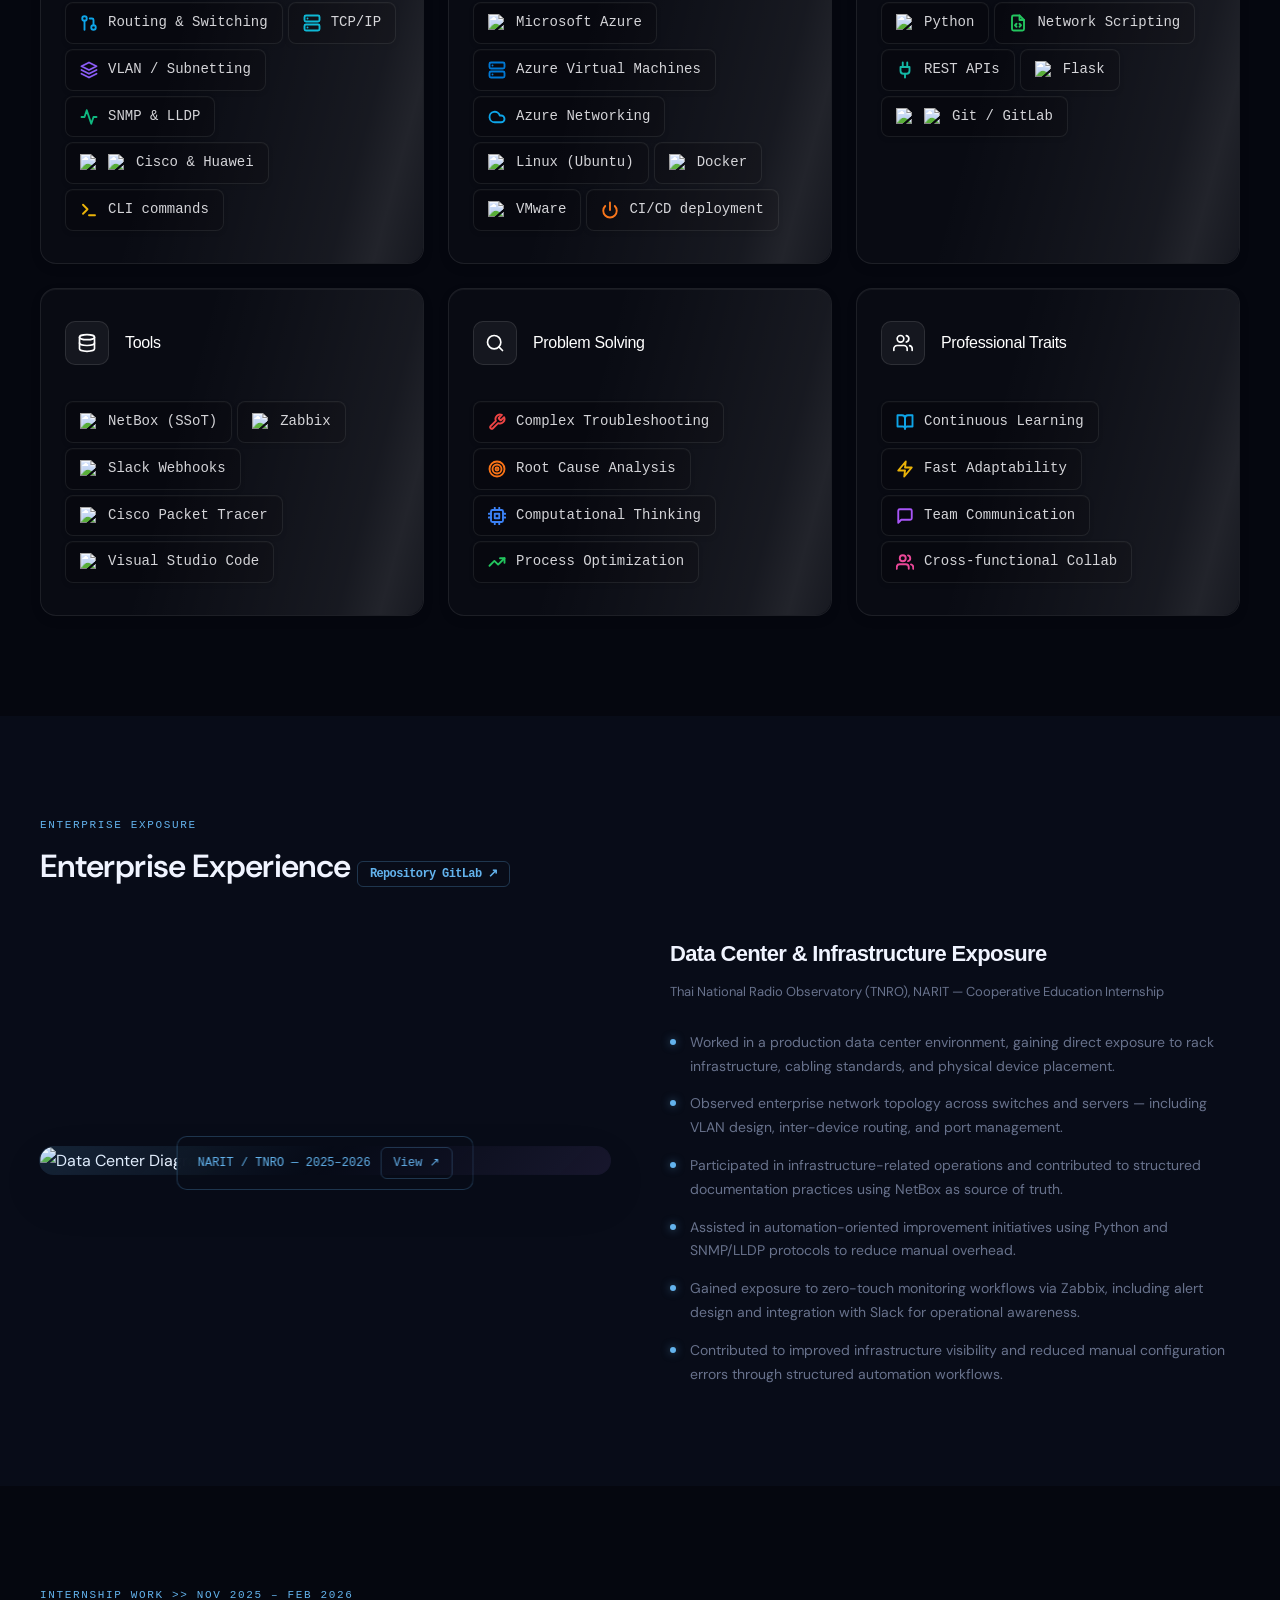
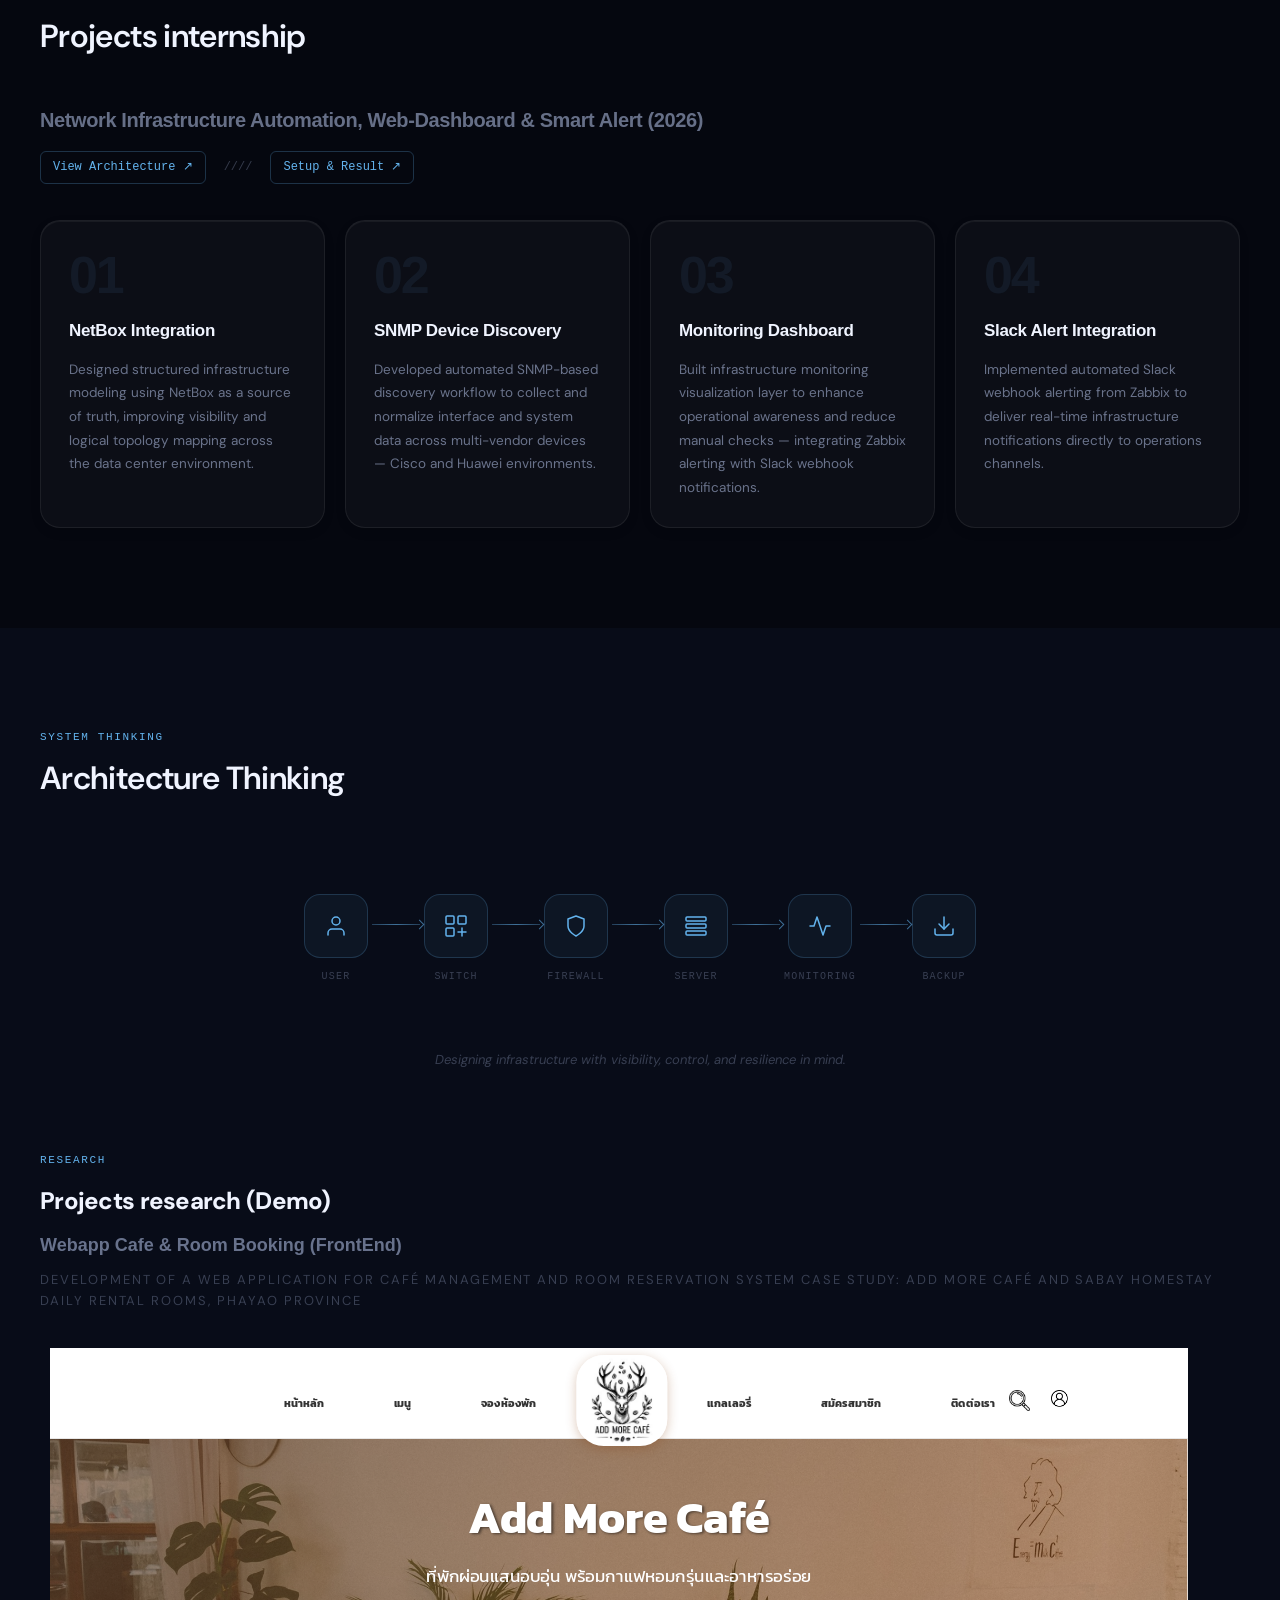
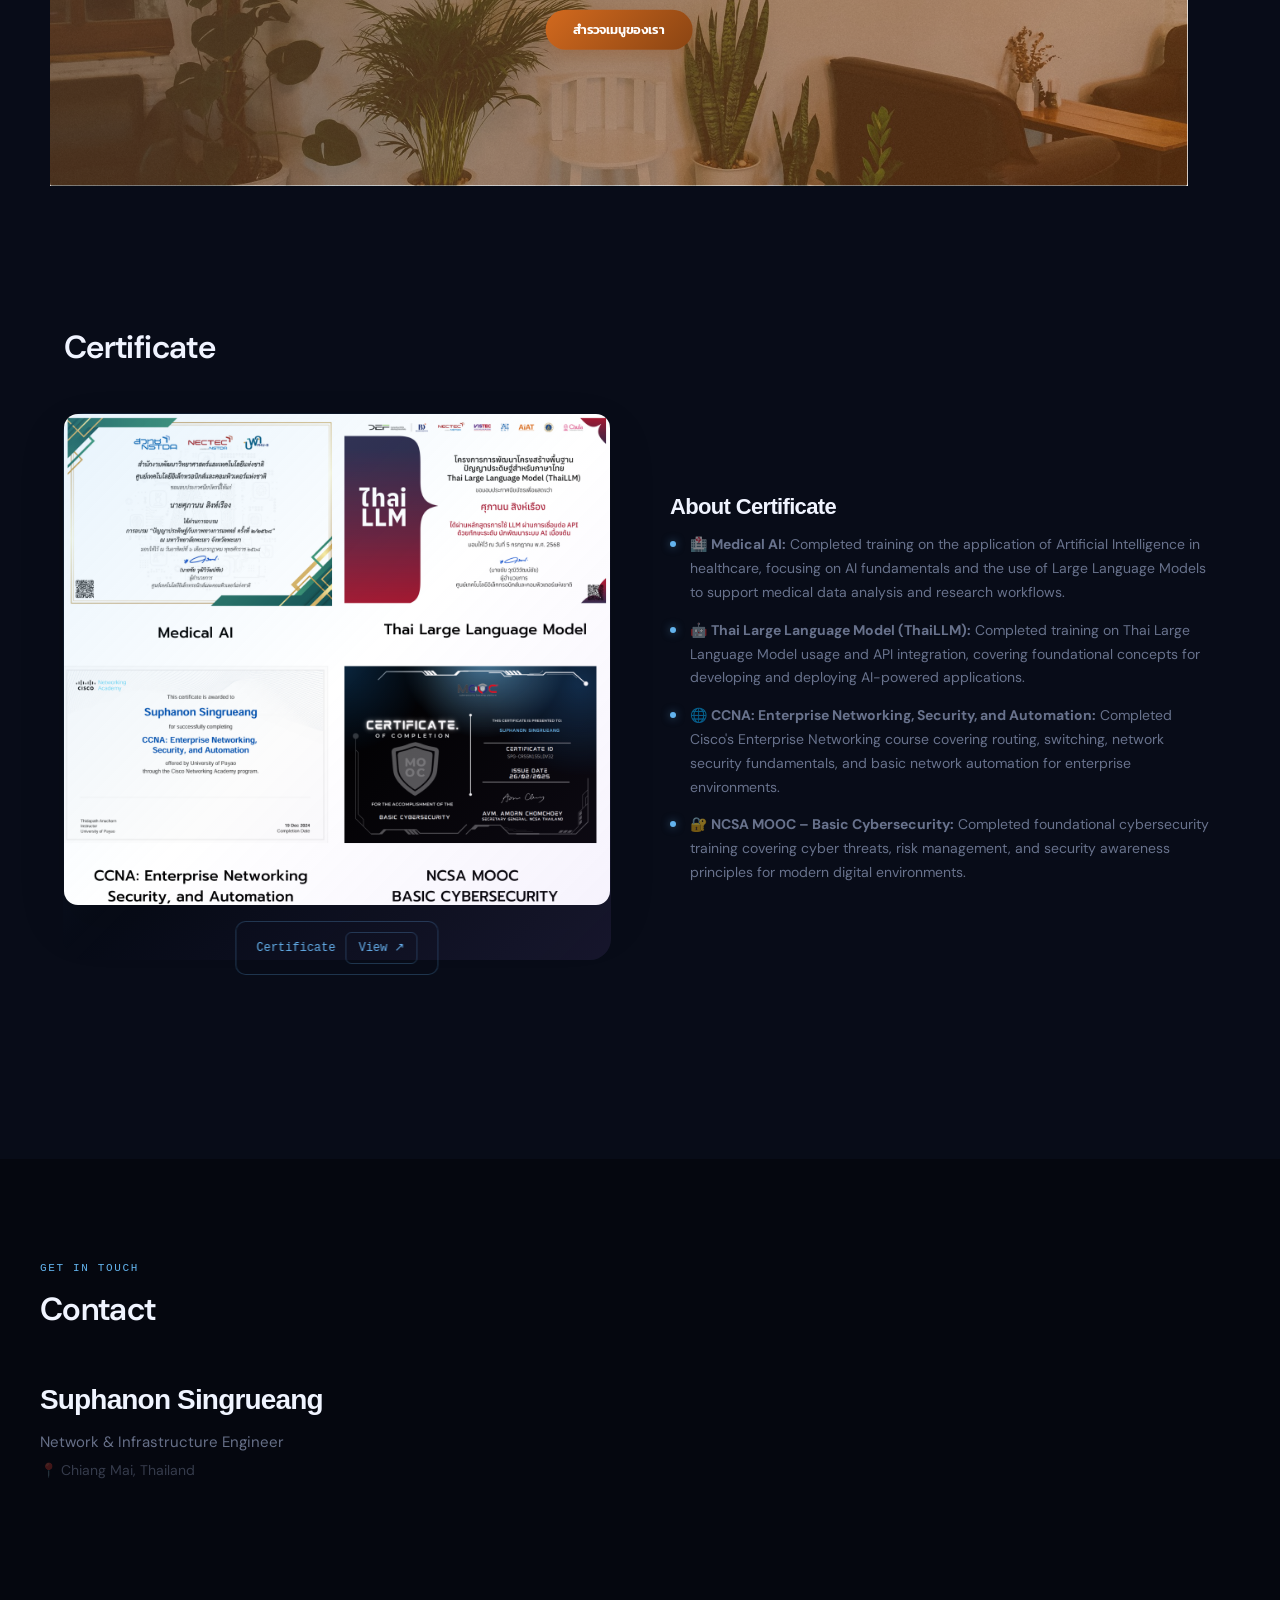
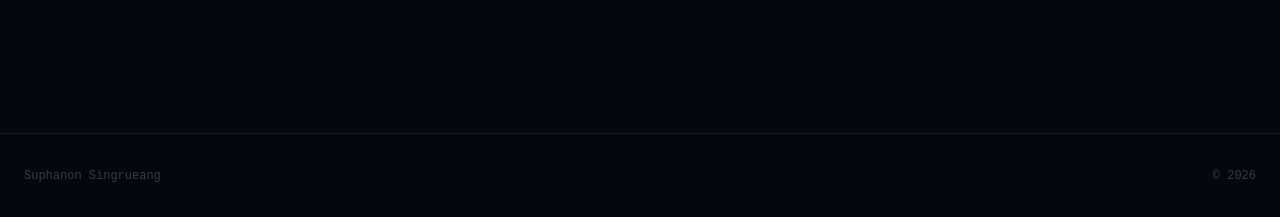
==== commit 9d0f4f70: "update css mobiles responsive&profile" ====
--- a/index.html
+++ b/index.html
@@ -1312,6 +1312,258 @@
   @media (max-width: 768px) {
     .skills-grid { grid-template-columns: 1fr; }
   }
+
+  /* ==========================================================================
+   PART 1 & 2: PREMIUM 3D & MICRO-INTERACTIONS (APPEND TO END OF CSS)
+   ========================================================================== */
+
+:root {
+  --premium-ease: cubic-bezier(0.25, 0.8, 0.25, 1);
+  --smooth-out: cubic-bezier(0.16, 1, 0.3, 1);
+  --glass-sheen: linear-gradient(105deg, transparent 20%, rgba(255,255,255,0.06) 45%, rgba(255,255,255,0.1) 50%, rgba(255,255,255,0.06) 55%, transparent 80%);
+}
+
+/* Base setup for smooth motion */
+html {
+  scroll-behavior: smooth;
+}
+
+/* Premium 3D Cards (Skills, Projects, Stats) */
+.skill-card, 
+.project-card, 
+.stat-card, 
+.contact-item {
+  position: relative;
+  transform-style: preserve-3d !important;
+  transition: transform 0.5s var(--premium-ease), box-shadow 0.5s var(--premium-ease), background 0.5s var(--premium-ease), border-color 0.5s var(--premium-ease) !important;
+  box-shadow: 0 4px 12px -2px rgba(0, 0, 0, 0.15), inset 0 1px 0 rgba(255, 255, 255, 0.05) !important;
+}
+
+/* Linear.app-style light sheen overlay */
+.skill-card::after, 
+.project-card::after {
+  content: ""; position: absolute; inset: 0; border-radius: inherit;
+  background: var(--glass-sheen); background-size: 200% 100%; background-position: 200% 0;
+  transition: background-position 0.8s var(--smooth-out); pointer-events: none; z-index: 1;
+}
+
+/* Subtle 3D Hover Lift & Tilt */
+@media (hover: hover) and (pointer: fine) {
+  .skill-card:hover, 
+  .project-card:hover, 
+  .contact-item:hover {
+    transform: perspective(1200px) translateY(-6px) scale(1.01) rotateX(2deg) rotateY(-1deg) !important;
+    box-shadow: 0 24px 48px -12px rgba(0, 0, 0, 0.5), 0 0 24px rgba(56, 189, 248, 0.05), inset 0 1px 0 rgba(255, 255, 255, 0.15) !important;
+    border-color: rgba(255, 255, 255, 0.15) !important;
+    background: rgba(255, 255, 255, 0.04) !important;
+    z-index: 10;
+  }
+
+  .skill-card:hover::after, 
+  .project-card:hover::after {
+    background-position: -100% 0;
+  }
+}
+
+/* Micro-interactions: Tags & Chips */
+.skill-tag {
+  transition: transform 0.3s var(--premium-ease), box-shadow 0.3s var(--premium-ease), background 0.3s var(--premium-ease), color 0.3s var(--premium-ease) !important;
+  box-shadow: 0 2px 5px rgba(0, 0, 0, 0.1), inset 0 1px 0 rgba(255, 255, 255, 0.02) !important;
+}
+
+.skill-tag:hover {
+  transform: translateY(-2px) scale(1.04) !important;
+  box-shadow: 0 8px 16px rgba(0, 0, 0, 0.25), inset 0 1px 0 rgba(255, 255, 255, 0.15) !important;
+  background: rgba(255, 255, 255, 0.08) !important;
+  color: #ffffff !important;
+}
+
+.skill-tag img, 
+.skill-tag svg {
+  transition: transform 0.4s var(--premium-ease), filter 0.4s var(--premium-ease) !important;
+}
+
+.skill-tag:hover img, 
+.skill-tag:hover svg {
+  transform: scale(1.15) translateY(-1px) !important;
+  filter: drop-shadow(0 2px 4px rgba(0, 0, 0, 0.3)) brightness(1.2) !important;
+}
+
+/* Buttons (Stripe/Apple Style) */
+.btn, .btn-download {
+  transition: transform 0.3s var(--premium-ease), box-shadow 0.3s var(--premium-ease) !important;
+}
+
+.btn:hover, .btn-download:hover {
+  transform: translateY(-2px) scale(1.02) !important;
+  box-shadow: 0 12px 24px -6px rgba(0, 0, 0, 0.3), 0 0 20px rgba(56, 189, 248, 0.15), inset 0 1px 0 rgba(255, 255, 255, 0.2) !important;
+}
+
+/* Subtle Floating Animations */
+@keyframes premiumFloat {
+  0%, 100% { transform: translateY(0); }
+  50% { transform: translateY(-8px); }
+}
+.hero-photo-wrap, .exp-image-wrap {
+  animation: premiumFloat 6s ease-in-out infinite;
+  transition: transform 0.5s var(--premium-ease), box-shadow 0.5s var(--premium-ease) !important;
+}
+.hero-photo-wrap:hover, .exp-image-wrap:hover {
+  animation-play-state: paused;
+  transform: perspective(1000px) translateY(-10px) rotateX(2deg) rotateY(-2deg) scale(1.02) !important;
+}
+
+
+/* ==========================================================================
+   PART 3, 4 & 5: MOBILE RESPONSIVENESS & UX (SINGLE COLUMN + READABILITY)
+   ========================================================================== */
+
+/* Hide mobile toggle button on desktop */
+.mobile-menu-toggle { display: none; }
+
+@media screen and (max-width: 850px) {
+  /* Prevent horizontal scrolling & set safe bounds */
+  html, body {
+    overflow-x: hidden;
+    width: 100%;
+    -webkit-overflow-scrolling: touch;
+  }
+
+  section {
+    padding: 80px 20px 40px !important;
+  }
+  .container { padding: 0 !important; }
+
+  /* Typography Scaling for HR readability */
+  .hero-name { font-size: clamp(32px, 8vw, 44px) !important; line-height: 1.15 !important; }
+  .section-title { font-size: 28px !important; margin-bottom: 32px !important; }
+  p, .exp-points span, .project-desc, .hero-taglines li { font-size: 15px !important; line-height: 1.6 !important; }
+
+  /* Flatten all complex grids to single vertical column */
+  .hero-inner, 
+  .about-grid, 
+  .experience-inner, 
+  .skills-grid, 
+  .projects-grid, 
+  .contact-grid {
+    grid-template-columns: 1fr !important;
+    gap: 20px !important;
+  }
+
+  /* Hero Section Mobile Polish */
+  .hero-inner { text-align: center; margin-top: 40px; }
+  .hero-photo-wrap { order: -1; max-width: 220px; margin: 0 auto; animation: none; /* remove float on mobile for perf */ }
+  .hero-photo { height: auto !important; aspect-ratio: 3/4; }
+  .hero-taglines { align-items: center; text-align: left; display: inline-block; margin: 0 auto 32px !important; }
+  .hero-actions { flex-direction: column; width: 100%; }
+  .btn { width: 100%; justify-content: center; padding: 16px 24px !important; } /* Larger touch targets */
+
+  /* Reduced inner padding for cards to maximize screen real estate */
+  .skill-card, .project-card, .stat-card, .contact-item { padding: 24px 20px !important; }
+  .skill-card-header { flex-direction: row; margin-bottom: 16px !important; }
+  .skill-tag { padding: 10px 14px !important; } 
+
+  /* ------------------------------------------------------------------------
+     MOBILE NAVIGATION (Premium Glassmorphism Dropdown)
+     ------------------------------------------------------------------------ */
+  nav {
+    padding: 12px 20px !important;
+    width: calc(100% - 32px) !important;
+    top: 16px !important;
+    flex-wrap: wrap;
+    box-sizing: border-box;
+  }
+
+  /* Keep logo left, toggle right */
+  .nav-logo { order: 1; z-index: 1002; position: relative; }
+  .lang-toggle { order: 2; margin-left: auto; margin-right: 16px; z-index: 1002; position: relative; }
+  
+  .mobile-menu-toggle {
+    order: 3;
+    display: flex !important;
+    flex-direction: column;
+    justify-content: center;
+    align-items: center;
+    gap: 5px;
+    width: 36px;
+    height: 36px;
+    background: transparent;
+    border: none;
+    cursor: pointer;
+    z-index: 1002;
+    position: relative;
+    padding: 0;
+    -webkit-tap-highlight-color: transparent;
+  }
+
+  .mobile-menu-toggle span {
+    display: block; width: 22px; height: 2px; background: var(--text); border-radius: 2px;
+    transition: transform 0.4s var(--premium-ease), opacity 0.4s ease; transform-origin: center;
+  }
+
+  /* The actual expandable menu */
+  .nav-links {
+    order: 4;
+    display: flex !important;
+    position: absolute;
+    top: 100%; left: 0; width: 100%;
+    flex-direction: column;
+    background: rgba(10, 12, 20, 0.95);
+    backdrop-filter: blur(24px) saturate(180%);
+    -webkit-backdrop-filter: blur(24px) saturate(180%);
+    padding: 16px; border-radius: 16px; border: 1px solid rgba(255,255,255,0.08);
+    box-shadow: 0 20px 40px rgba(0,0,0,0.6);
+    
+    /* Smooth closed state */
+    opacity: 0; visibility: hidden; pointer-events: none;
+    transform: translateY(-16px) scale(0.98);
+    transition: all 0.4s var(--premium-ease) !important;
+    z-index: 1000;
+  }
+
+  /* Open State Triggered by JS */
+  nav.menu-open .nav-links {
+    opacity: 1; visibility: visible; pointer-events: auto;
+    transform: translateY(12px) scale(1);
+  }
+
+  /* Animated Hamburger -> X */
+  nav.menu-open .mobile-menu-toggle span:nth-child(1) { transform: translateY(3.5px) rotate(45deg); }
+  nav.menu-open .mobile-menu-toggle span:nth-child(2) { transform: translateY(-3.5px) rotate(-45deg); }
+
+  .nav-links li { width: 100%; margin: 0 !important; }
+  .nav-links a {
+    display: block; width: 100%; padding: 16px !important;
+    font-size: 16px !important; text-align: center; border-radius: 12px;
+  }
+  .btn-download { margin-top: 8px; width: 100%; text-align: center; }
+}
+
+/* ==========================================================================
+   PART 6 & 7: TOUCH UX & PERFORMANCE (NO HOVER LAG ON MOBILE)
+   ========================================================================== */
+
+@media (hover: none) and (pointer: coarse) {
+  /* Prevent sticky hover states on touch screens */
+  .skill-card:hover, .project-card:hover, .stat-card:hover {
+    transform: none !important;
+    box-shadow: 0 4px 12px -2px rgba(0, 0, 0, 0.15), inset 0 1px 0 rgba(255, 255, 255, 0.05) !important;
+    background: rgba(255,255,255,0.02) !important;
+    border-color: rgba(255,255,255,0.08) !important;
+  }
+
+  /* Add physical 'press' down feedback for touch targets */
+  .btn:active, 
+  .nav-links a:active, 
+  .skill-tag:active, 
+  .project-link:active,
+  .mobile-menu-toggle:active,
+  .lang-btn:active {
+    transform: scale(0.95) !important;
+    opacity: 0.8;
+    transition: transform 0.1s ease, opacity 0.1s ease !important;
+  }
+}
 </style>
 
 <section id="skills">
@@ -1747,7 +1999,7 @@
 </section>
 
 <footer>
-  <span class="footer-text">Suphanon Singrueang — Network & Infrastructure Engineer</span>
+  <span class="footer-text">Suphanon Singrueang </span>
   <span class="footer-text">© 2026</span>
 </footer>
 
@@ -1871,6 +2123,48 @@
       card.style.transform = '';
     });
   });
+
+
+  document.addEventListener("DOMContentLoaded", () => {
+    const nav = document.querySelector('nav');
+    if (!nav) return;
+    
+    // 1. Inject Hamburger Button Dynamically (preserves your HTML structure)
+    const mobileToggle = document.createElement('button');
+    mobileToggle.className = 'mobile-menu-toggle';
+    mobileToggle.setAttribute('aria-label', 'Toggle Mobile Menu');
+    mobileToggle.innerHTML = '<span></span><span></span>'; 
+    nav.appendChild(mobileToggle);
+    
+    // 2. Toggle Menu State
+    mobileToggle.addEventListener('click', (e) => {
+      e.stopPropagation();
+      nav.classList.toggle('menu-open');
+    });
+    
+    // 3. Auto-close when clicking any navigation link
+    const navLinks = nav.querySelectorAll('.nav-links a');
+    navLinks.forEach(link => {
+      link.addEventListener('click', () => {
+        nav.classList.remove('menu-open');
+      });
+    });
+
+    // 4. Auto-close when scrolling (Premium HR UX - gets out of the way)
+    window.addEventListener('scroll', () => {
+      if (nav.classList.contains('menu-open')) {
+        nav.classList.remove('menu-open');
+      }
+    }, { passive: true });
+
+    // 5. Auto-close when clicking outside the menu
+    document.addEventListener('click', (e) => {
+      if (nav.classList.contains('menu-open') && !nav.contains(e.target)) {
+        nav.classList.remove('menu-open');
+      }
+    });
+  });
+
 </script>
 </body>
 </html>
